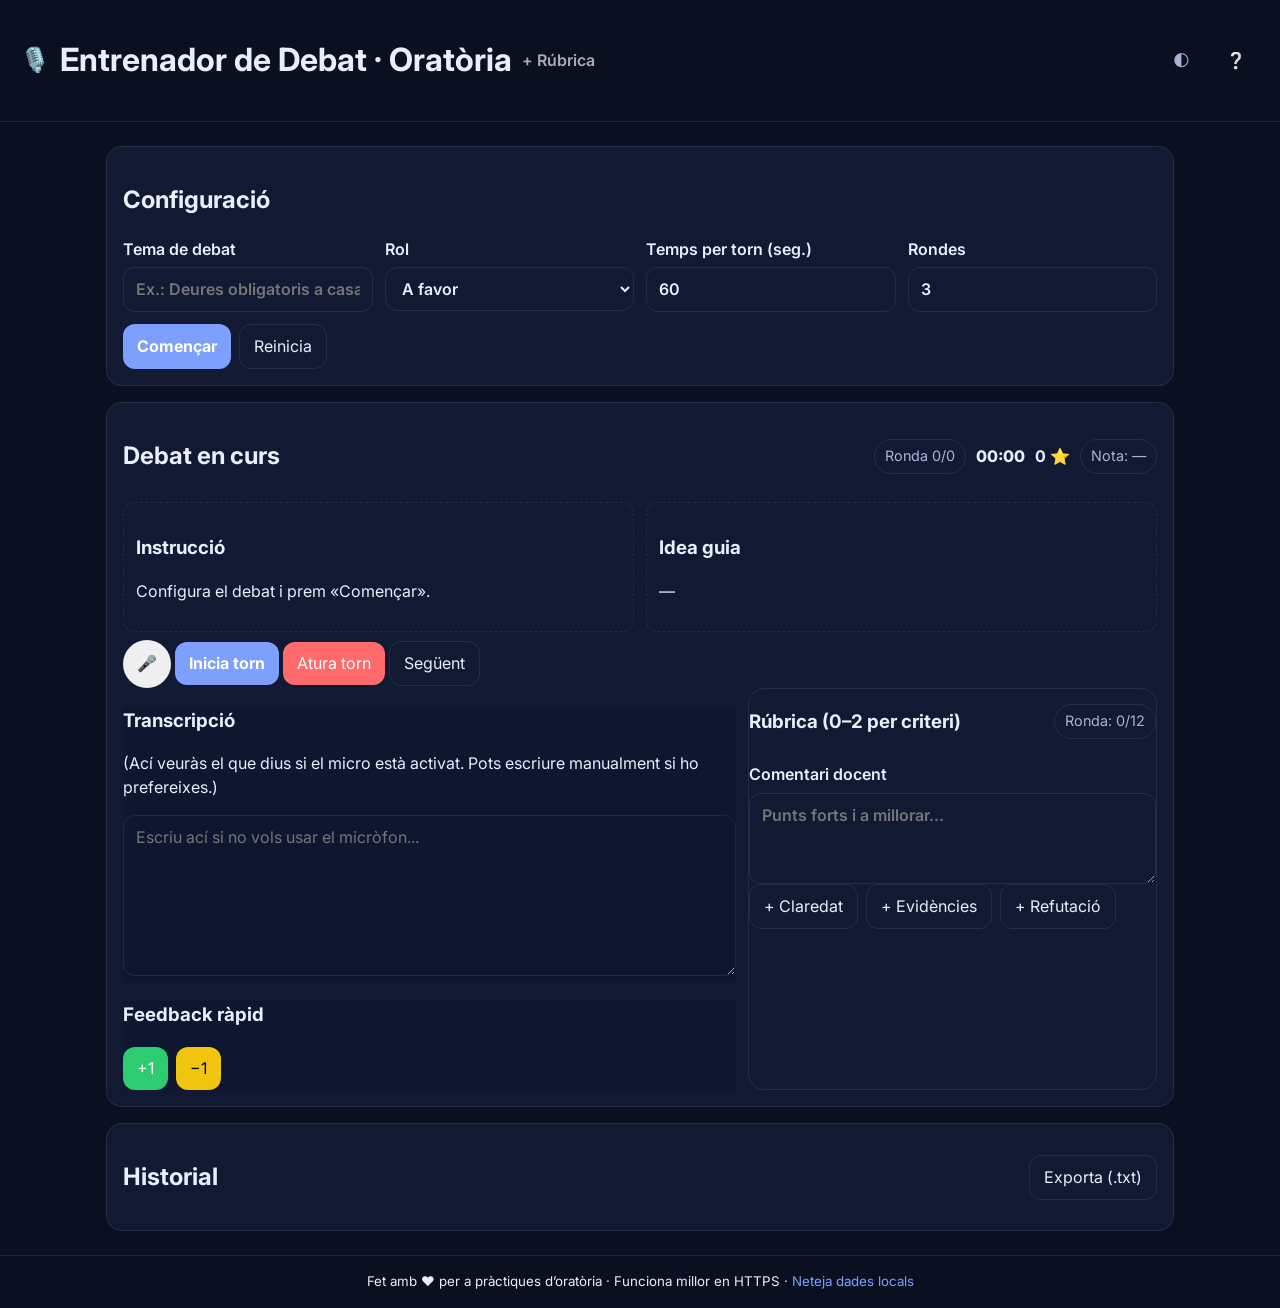
==== index.html @ 07845e42 "Update index.html" ====
<!doctype html>
<html lang="ca">
<head>
  <meta charset="utf-8" />
  <meta name="viewport" content="width=device-width, initial-scale=1" />
  <title>Entrenador de Debat · Oratòria + Rúbrica</title>
  <meta name="description" content="Pràctica d'oratòria amb temporitzador, micròfon, feedback, puntuació i rúbrica integrada." />
  <link rel="preconnect" href="https://fonts.gstatic.com" crossorigin>
  <link href="https://fonts.googleapis.com/css2?family=Inter:wght@400;600;700&display=swap" rel="stylesheet">
  <link rel="stylesheet" href="style.css" />
</head>
<body>
  <header class="app-header">
    <div class="brand">
      <span class="logo" aria-hidden="true">🎙️</span>
      <h1>Entrenador de Debat · Oratòria</h1>
      <span class="sub">+ Rúbrica</span>
    </div>
    <div class="toggles">
      <button id="themeToggle" class="ghost" aria-pressed="false" aria-label="Canvia tema (clar/fosc)">🌓</button>
      <button id="helpBtn" class="ghost" aria-haspopup="dialog" aria-controls="helpDialog">❔</button>
    </div>
  </header>

  <main class="container" id="main">
    <section class="panel card" aria-labelledby="cfgTitle">
      <h2 id="cfgTitle">Configuració</h2>
      <form id="configForm" class="grid">
        <label>
          Tema de debat
          <input id="topicInput" type="text" placeholder="Ex.: Deures obligatoris a casa?" required />
        </label>
        <label>
          Rol
          <select id="roleSelect" required>
            <option value="pro">A favor</option>
            <option value="con">En contra</option>
          </select>
        </label>
        <label>
          Temps per torn (seg.)
          <input id="timePerTurn" type="number" min="15" max="300" step="5" value="60" required />
        </label>
        <label>
          Rondes
          <input id="rounds" type="number" min="1" max="6" value="3" required />
        </label>
        <div class="row">
          <button type="submit" class="primary">Començar</button>
          <button type="button" id="resetBtn" class="secondary">Reinicia</button>
        </div>
      </form>
    </section>

    <section class="panel card" aria-labelledby="debateTitle">
      <div class="bar">
        <h2 id="debateTitle">Debat en curs</h2>
        <div class="status">
          <span id="roundBadge" class="badge" aria-live="polite">Ronda 0/0</span>
          <span id="timer" class="timer" aria-live="polite">00:00</span>
          <span id="score" class="score" aria-live="polite" title="Punts">0 ⭐</span>
          <span id="grade" class="badge" title="Nota /10">Nota: —</span>
        </div>
      </div>

      <div class="prompts">
        <div class="prompt">
          <h3>Instrucció</h3>
          <p id="instruction">Configura el debat i prem «Començar».</p>
        </div>
        <div class="prompt">
          <h3>Idea guia</h3>
          <p id="promptText">—</p>
          <div class="chips" id="criteriaChips" aria-label="Criteris de valoració"></div>
        </div>
      </div>

      <div class="controls">
        <button id="micBtn" class="circle" aria-pressed="false" aria-label="Activa/desactiva micròfon">🎤</button>
        <button id="startTurnBtn" class="primary">Inicia torn</button>
        <button id="stopTurnBtn" class="danger" disabled>Atura torn</button>
        <button id="nextBtn" class="secondary" disabled>Següent</button>
      </div>

      <div class="layout-2cols">
        <div>
          <div class="transcript card soft" aria-live="polite">
            <h3>Transcripció</h3>
            <p id="transcript">(Ací veuràs el que dius si el micro està activat. Pots escriure manualment si ho prefereixes.)</p>
            <textarea id="manualInput" rows="6" placeholder="Escriu ací si no vols usar el micròfon..."></textarea>
          </div>

          <div class="feedback card soft">
            <h3>Feedback ràpid</h3>
            <div id="feedback"></div>
            <div class="row">
              <button id="goodBtn" class="success" title="Marcar intervenció bona (sumar punts)">+1</button>
              <button id="badBtn" class="warning" title="Marcar millora (restar punts)">−1</button>
            </div>
          </div>
        </div>

        <aside class="rubric card" aria-labelledby="rubricTitle">
          <div class="bar">
            <h3 id="rubricTitle">Rúbrica (0–2 per criteri)</h3>
            <span id="rubricRoundScore" class="badge">Ronda: 0/12</span>
          </div>
          <form id="rubricForm" class="rubric-grid"></form>
          <div class="rubric-notes">
            <label>Comentari docent
              <textarea id="rubricComment" rows="3" placeholder="Punts forts i a millorar..."></textarea>
            </label>
            <div class="row">
              <button type="button" id="presetClarity" class="secondary">+ Claredat</button>
              <button type="button" id="presetEvidence" class="secondary">+ Evidències</button>
              <button type="button" id="presetRefute" class="secondary">+ Refutació</button>
            </div>
          </div>
        </aside>
      </div>
    </section>

    <section class="panel card" aria-labelledby="historyTitle">
      <div class="bar">
        <h2 id="historyTitle">Historial</h2>
        <button id="exportBtn" class="secondary">Exporta (.txt)</button>
      </div>
      <ol id="history" class="history" aria-live="polite"></ol>
    </section>
  </main>

  <dialog id="helpDialog" aria-labelledby="helpTitle">
    <h3 id="helpTitle">Com funciona?</h3>
    <ol class="help">
      <li>Posa un <strong>tema</strong>, tria <strong>rol</strong>, <strong>temps</strong> i <strong>rondes</strong>.</li>
      <li>Prem <strong>Començar</strong>. En cada ronda, parla i avalua amb la <strong>rúbrica</strong>.</li>
      <li>Usa <strong>+1</strong> i <strong>−1</strong> per a incidències ràpides i guarda l’<strong>historial</strong>.</li>
      <li>Prem <strong>Exporta</strong> per descarregar resum + rúbrica i nota final.</li>
    </ol>
    <button id="closeHelp" class="primary">Tanca</button>
  </dialog>

  <footer class="app-footer">
    <small>Fet amb ❤️ per a pràctiques d’oratòria · Funciona millor en HTTPS · <a href="#" id="clearData">Neteja dades locals</a></small>
  </footer>

  <script src="app.js" type="module"></script>
</body>
</html>
---- style.css ----
:root{ --bg:#0b1020; --card:#121a33; --soft:#0f1630; --text:#e9eefb; --muted:#aab3d4; --primary:#7da0ff; --success:#2ecc71; --warning:#f1c40f; --danger:#ff6b6b; --border:rgba(255,255,255,.08); }
:root.light{ --bg:#f5f7ff; --card:#ffffff; --soft:#f0f3ff; --text:#13213a; --muted:#50607d; --primary:#2d5bff; --success:#1e8e5a; --warning:#b88700; --danger:#c44b4b; --border:rgba(0,0,0,.08); }
*{box-sizing:border-box}
html,body{height:100%}
body{ margin:0; font-family:Inter,system-ui,Segoe UI,Roboto,Arial,sans-serif; background:var(--bg); color:var(--text); line-height:1.45; }
.app-header,.app-footer{display:flex;align-items:center;justify-content:space-between;padding:16px 20px;border-bottom:1px solid var(--border)}
.app-footer{border-top:1px solid var(--border);border-bottom:none;justify-content:center}
.brand{display:flex;gap:10px;align-items:center}
.logo{font-size:24px}
.sub{opacity:.7;font-weight:600}
.toggles{display:flex;gap:8px}
.container{max-width:1100px;margin:24px auto; padding:0 16px; display:grid; gap:16px}
.panel.card{border:1px solid var(--border); border-radius:16px; background:var(--card); padding:16px}
.card.soft{background:var(--soft)}
.bar{display:flex; align-items:center; justify-content:space-between; gap:12px}
.grid{display:grid; grid-template-columns:repeat(auto-fit,minmax(220px,1fr)); gap:12px}
label{display:flex; flex-direction:column; gap:6px; font-weight:600}
input,select,textarea,button{font:inherit}
input,select,textarea{padding:10px 12px; border:1px solid var(--border); border-radius:12px; background:transparent; color:var(--text)}
textarea{width:100%;}
.row{display:flex; gap:8px; flex-wrap:wrap}
button{border:0; padding:10px 14px; border-radius:12px; cursor:pointer}
button.primary{background:var(--primary); color:white; font-weight:700}
button.secondary{background:transparent; color:var(--text); border:1px solid var(--border)}
button.ghost{background:transparent; color:var(--muted)}
button.danger{background:var(--danger); color:white}
button.success{background:var(--success); color:white}
button.warning{background:var(--warning); color:black}
button.circle{width:48px; height:48px; border-radius:50%}
.status{display:flex; gap:10px; align-items:center}
.badge{padding:6px 10px; border-radius:999px; background:transparent; border:1px solid var(--border); color:var(--muted); font-size:.9rem}
.timer{font-weight:800}
.score{font-weight:700}
.prompts{display:grid; grid-template-columns:1fr 1fr; gap:12px; margin-block:8px}
.prompt{border:1px dashed var(--border); border-radius:12px; padding:12px}
.chips{display:flex; gap:8px; flex-wrap:wrap; margin-top:6px}
.chip{padding:6px 10px; border-radius:999px; border:1px solid var(--border); color:var(--muted); font-size:.9rem}
.history{display:grid; gap:10px; margin:0; padding-left:20px}
.app-footer a{color:var(--primary); text-decoration:none}
.layout-2cols{display:grid; grid-template-columns:1.2fr .8fr; gap:12px}
.rubric{border:1px solid var(--border); border-radius:16px}
.rubric-grid{display:grid; grid-template-columns:1fr auto; gap:10px; align-items:center}
.r-line{display:grid; grid-template-columns:1fr repeat(3,auto); gap:8px; align-items:center; padding:8px 0; border-bottom:1px dashed var(--border)}
.r-line:last-child{border-bottom:0}
.r-title{font-weight:700}
.r-desc{opacity:.85; font-size:.92rem}
.r-col{display:flex; gap:6px; align-items:center}
.rubric-notes{margin-top:10px}
@media (max-width: 980px){ .layout-2cols{grid-template-columns:1fr} }


dialog{border:1px solid var(--border); background:var(--card); color:var(--text); border-radius:16px; padding:16px; max-width:560px}
dialog::backdrop{background:rgba(0,0,0,.4)}
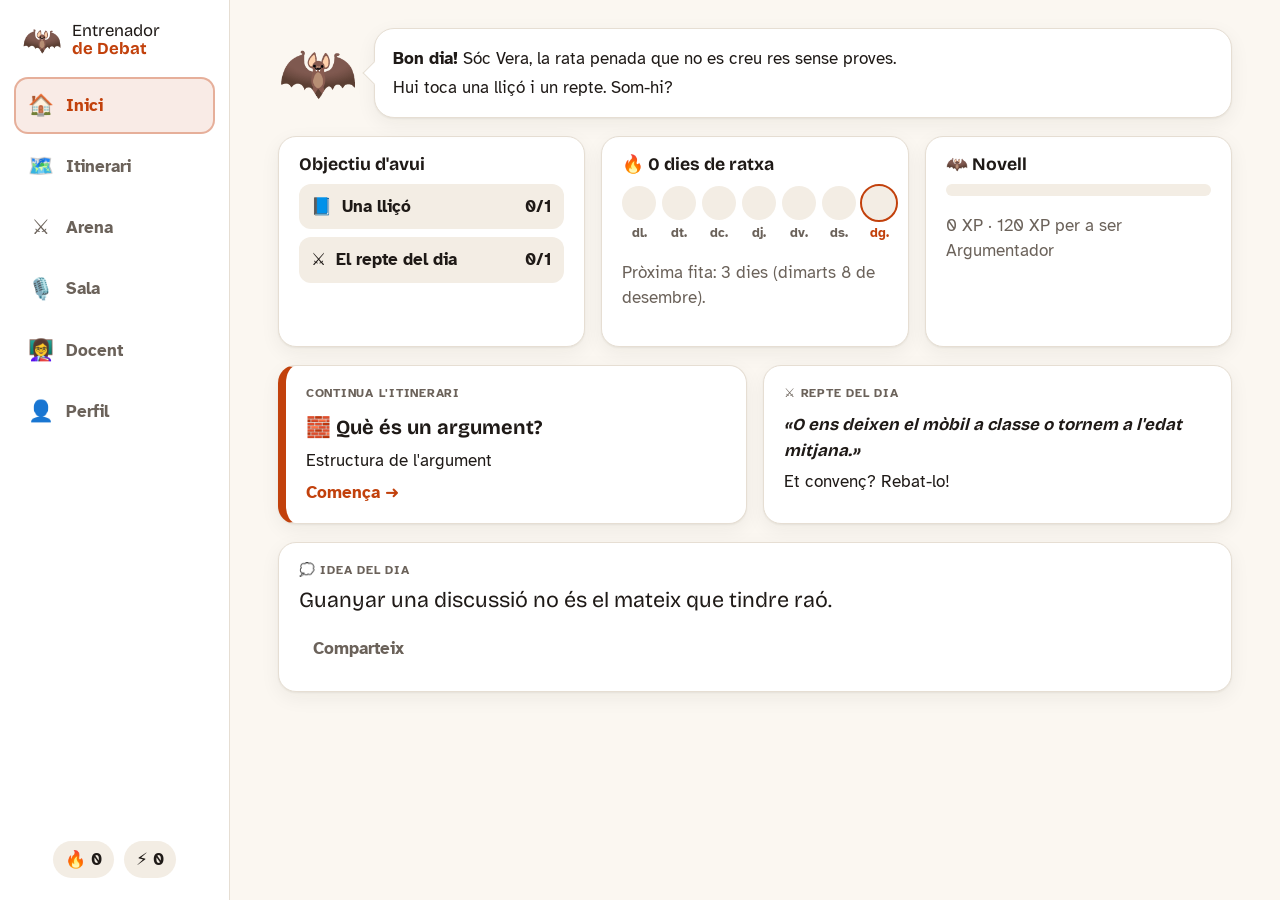
==== commit c05dfb51: "Entrenador de Debat v2: itinerari, Arena, Sala de debat i panell docent - Itinerari amb 7 unitats i " ====
--- a/index.html
+++ b/index.html
@@ -1,152 +1,50 @@
-<!doctype html>
-<html lang="ca">
-<head>
-  <meta charset="utf-8" />
-  <meta name="viewport" content="width=device-width, initial-scale=1" />
-  <title>Entrenador de Debat · Oratòria + Rúbrica</title>
-  <meta name="description" content="Pràctica d'oratòria amb temporitzador, micròfon, feedback, puntuació i rúbrica integrada." />
-  <link rel="preconnect" href="https://fonts.gstatic.com" crossorigin>
-  <link href="https://fonts.googleapis.com/css2?family=Inter:wght@400;600;700&display=swap" rel="stylesheet">
-  <link rel="stylesheet" href="style.css" />
-</head>
-<body>
-  <header class="app-header">
-    <div class="brand">
-      <span class="logo" aria-hidden="true">🎙️</span>
-      <h1>Entrenador de Debat · Oratòria</h1>
-      <span class="sub">+ Rúbrica</span>
-    </div>
-    <div class="toggles">
-      <button id="themeToggle" class="ghost" aria-pressed="false" aria-label="Canvia tema (clar/fosc)">🌓</button>
-      <button id="helpBtn" class="ghost" aria-haspopup="dialog" aria-controls="helpDialog">❔</button>
-    </div>
-  </header>
-
-  <main class="container" id="main">
-    <section class="panel card" aria-labelledby="cfgTitle">
-      <h2 id="cfgTitle">Configuració</h2>
-      <form id="configForm" class="grid">
-        <label>
-          Tema de debat
-          <input id="topicInput" type="text" placeholder="Ex.: Deures obligatoris a casa?" required />
-        </label>
-        <label>
-          Rol
-          <select id="roleSelect" required>
-            <option value="pro">A favor</option>
-            <option value="con">En contra</option>
-          </select>
-        </label>
-        <label>
-          Temps per torn (seg.)
-          <input id="timePerTurn" type="number" min="15" max="300" step="5" value="60" required />
-        </label>
-        <label>
-          Rondes
-          <input id="rounds" type="number" min="1" max="6" value="3" required />
-        </label>
-        <div class="row">
-          <button type="submit" class="primary">Començar</button>
-          <button type="button" id="resetBtn" class="secondary">Reinicia</button>
-        </div>
-      </form>
-    </section>
-
-    <section class="panel card" aria-labelledby="debateTitle">
-      <div class="bar">
-        <h2 id="debateTitle">Debat en curs</h2>
-        <div class="status">
-          <span id="roundBadge" class="badge" aria-live="polite">Ronda 0/0</span>
-          <span id="timer" class="timer" aria-live="polite">00:00</span>
-          <span id="score" class="score" aria-live="polite" title="Punts">0 ⭐</span>
-          <span id="grade" class="badge" title="Nota /10">Nota: —</span>
-        </div>
-      </div>
-
-      <div class="prompts">
-        <div class="prompt">
-          <h3>Instrucció</h3>
-          <p id="instruction">Configura el debat i prem «Començar».</p>
-        </div>
-        <div class="prompt">
-          <h3>Idea guia</h3>
-          <p id="promptText">—</p>
-          <div class="chips" id="criteriaChips" aria-label="Criteris de valoració"></div>
-        </div>
-      </div>
-
-      <div class="controls">
-        <button id="micBtn" class="circle" aria-pressed="false" aria-label="Activa/desactiva micròfon">🎤</button>
-        <button id="startTurnBtn" class="primary">Inicia torn</button>
-        <button id="stopTurnBtn" class="danger" disabled>Atura torn</button>
-        <button id="nextBtn" class="secondary" disabled>Següent</button>
-      </div>
-
-      <div class="layout-2cols">
-        <div>
-          <div class="transcript card soft" aria-live="polite">
-            <h3>Transcripció</h3>
-            <p id="transcript">(Ací veuràs el que dius si el micro està activat. Pots escriure manualment si ho prefereixes.)</p>
-            <textarea id="manualInput" rows="6" placeholder="Escriu ací si no vols usar el micròfon..."></textarea>
-          </div>
-
-          <div class="feedback card soft">
-            <h3>Feedback ràpid</h3>
-            <div id="feedback"></div>
-            <div class="row">
-              <button id="goodBtn" class="success" title="Marcar intervenció bona (sumar punts)">+1</button>
-              <button id="badBtn" class="warning" title="Marcar millora (restar punts)">−1</button>
-            </div>
-          </div>
-        </div>
-
-        <aside class="rubric card" aria-labelledby="rubricTitle">
-          <div class="bar">
-            <h3 id="rubricTitle">Rúbrica (0–2 per criteri)</h3>
-            <span id="rubricRoundScore" class="badge">Ronda: 0/12</span>
-          </div>
-          <form id="rubricForm" class="rubric-grid"></form>
-          <div class="rubric-notes">
-            <label>Comentari docent
-              <textarea id="rubricComment" rows="3" placeholder="Punts forts i a millorar..."></textarea>
-            </label>
-            <div class="row">
-              <button type="button" id="presetClarity" class="secondary">+ Claredat</button>
-              <button type="button" id="presetEvidence" class="secondary">+ Evidències</button>
-              <button type="button" id="presetRefute" class="secondary">+ Refutació</button>
-            </div>
-          </div>
-        </aside>
-      </div>
-    </section>
-
-    <section class="panel card" aria-labelledby="historyTitle">
-      <div class="bar">
-        <h2 id="historyTitle">Historial</h2>
-        <button id="exportBtn" class="secondary">Exporta (.txt)</button>
-      </div>
-      <ol id="history" class="history" aria-live="polite"></ol>
-    </section>
-  </main>
-
-  <dialog id="helpDialog" aria-labelledby="helpTitle">
-    <h3 id="helpTitle">Com funciona?</h3>
-    <ol class="help">
-      <li>Posa un <strong>tema</strong>, tria <strong>rol</strong>, <strong>temps</strong> i <strong>rondes</strong>.</li>
-      <li>Prem <strong>Començar</strong>. En cada ronda, parla i avalua amb la <strong>rúbrica</strong>.</li>
-      <li>Usa <strong>+1</strong> i <strong>−1</strong> per a incidències ràpides i guarda l’<strong>historial</strong>.</li>
-      <li>Prem <strong>Exporta</strong> per descarregar resum + rúbrica i nota final.</li>
-    </ol>
-    <button id="closeHelp" class="primary">Tanca</button>
-  </dialog>
-
-  <footer class="app-footer">
-    <small>Fet amb ❤️ per a pràctiques d’oratòria · Funciona millor en HTTPS · <a href="#" id="clearData">Neteja dades locals</a></small>
-  </footer>
-
-  <script src="app.js" type="module"></script>
-</body>
-</html>
-
-
-
+<!doctype html>
+<html lang="ca">
+<head>
+  <meta charset="utf-8">
+  <meta name="viewport" content="width=device-width, initial-scale=1">
+  <title>Entrenador de Debat</title>
+  <meta name="description" content="Aprén a argumentar, refutar i parlar en públic: lliçons gamificades, repte diari amb rúbrica, sala de debat amb cronòmetre i panell docent.">
+  <meta name="theme-color" content="#C2410C">
+  <link rel="icon" href="data:image/svg+xml,<svg xmlns='http://www.w3.org/2000/svg' viewBox='0 0 100 100'><text y='.9em' font-size='90'>🦇</text></svg>">
+  <link rel="preconnect" href="https://fonts.googleapis.com">
+  <link rel="preconnect" href="https://fonts.gstatic.com" crossorigin>
+  <link href="https://fonts.googleapis.com/css2?family=Atkinson+Hyperlegible:wght@400;700&family=Bricolage+Grotesque:wght@600;800&display=swap" rel="stylesheet">
+  <link rel="stylesheet" href="style.css">
+</head>
+<body>
+  <a class="skip" href="#view">Salta al contingut</a>
+  <aside class="sidebar">
+    <a class="brand" href="#inici"><span aria-hidden="true">🦇</span><span>Entrenador<br><b>de Debat</b></span></a>
+    <nav class="nav" aria-label="Navegació principal">
+      <a href="#inici"><span aria-hidden="true">🏠</span><em>Inici</em></a>
+      <a href="#itinerari"><span aria-hidden="true">🗺️</span><em>Itinerari</em></a>
+      <a href="#arena"><span aria-hidden="true">⚔️</span><em>Arena</em></a>
+      <a href="#sala"><span aria-hidden="true">🎙️</span><em>Sala</em></a>
+      <a href="#docent"><span aria-hidden="true">👩‍🏫</span><em>Docent</em></a>
+      <a href="#perfil"><span aria-hidden="true">👤</span><em>Perfil</em></a>
+    </nav>
+    <div class="side-stats" aria-label="Ratxa i experiència">
+      <span id="sideStreak" title="Dies de ratxa">🔥 0</span>
+      <span id="sideXP" title="Experiència">⚡ 0</span>
+    </div>
+  </aside>
+
+  <main id="view" tabindex="-1"></main>
+
+  <dialog id="howDialog" aria-labelledby="howTitle">
+    <h2 id="howTitle">Com t'avalue?</h2>
+    <div id="howBody"></div>
+    <div class="row"><button class="primary" id="howClose">Entesos</button></div>
+  </dialog>
+
+  <noscript><p style="padding:2rem">Esta aplicació necessita JavaScript.</p></noscript>
+
+  <script src="js/content.js"></script>
+  <script src="js/store.js"></script>
+  <script src="js/lesson.js"></script>
+  <script src="js/arena.js"></script>
+  <script src="js/sala.js"></script>
+  <script src="js/app.js"></script>
+</body>
+</html>
--- a/style.css
+++ b/style.css
@@ -1,53 +1,406 @@
-:root{ --bg:#0b1020; --card:#121a33; --soft:#0f1630; --text:#e9eefb; --muted:#aab3d4; --primary:#7da0ff; --success:#2ecc71; --warning:#f1c40f; --danger:#ff6b6b; --border:rgba(255,255,255,.08); }
-:root.light{ --bg:#f5f7ff; --card:#ffffff; --soft:#f0f3ff; --text:#13213a; --muted:#50607d; --primary:#2d5bff; --success:#1e8e5a; --warning:#b88700; --danger:#c44b4b; --border:rgba(0,0,0,.08); }
-*{box-sizing:border-box}
-html,body{height:100%}
-body{ margin:0; font-family:Inter,system-ui,Segoe UI,Roboto,Arial,sans-serif; background:var(--bg); color:var(--text); line-height:1.45; }
-.app-header,.app-footer{display:flex;align-items:center;justify-content:space-between;padding:16px 20px;border-bottom:1px solid var(--border)}
-.app-footer{border-top:1px solid var(--border);border-bottom:none;justify-content:center}
-.brand{display:flex;gap:10px;align-items:center}
-.logo{font-size:24px}
-.sub{opacity:.7;font-weight:600}
-.toggles{display:flex;gap:8px}
-.container{max-width:1100px;margin:24px auto; padding:0 16px; display:grid; gap:16px}
-.panel.card{border:1px solid var(--border); border-radius:16px; background:var(--card); padding:16px}
-.card.soft{background:var(--soft)}
-.bar{display:flex; align-items:center; justify-content:space-between; gap:12px}
-.grid{display:grid; grid-template-columns:repeat(auto-fit,minmax(220px,1fr)); gap:12px}
-label{display:flex; flex-direction:column; gap:6px; font-weight:600}
-input,select,textarea,button{font:inherit}
-input,select,textarea{padding:10px 12px; border:1px solid var(--border); border-radius:12px; background:transparent; color:var(--text)}
-textarea{width:100%;}
-.row{display:flex; gap:8px; flex-wrap:wrap}
-button{border:0; padding:10px 14px; border-radius:12px; cursor:pointer}
-button.primary{background:var(--primary); color:white; font-weight:700}
-button.secondary{background:transparent; color:var(--text); border:1px solid var(--border)}
-button.ghost{background:transparent; color:var(--muted)}
-button.danger{background:var(--danger); color:white}
-button.success{background:var(--success); color:white}
-button.warning{background:var(--warning); color:black}
-button.circle{width:48px; height:48px; border-radius:50%}
-.status{display:flex; gap:10px; align-items:center}
-.badge{padding:6px 10px; border-radius:999px; background:transparent; border:1px solid var(--border); color:var(--muted); font-size:.9rem}
-.timer{font-weight:800}
-.score{font-weight:700}
-.prompts{display:grid; grid-template-columns:1fr 1fr; gap:12px; margin-block:8px}
-.prompt{border:1px dashed var(--border); border-radius:12px; padding:12px}
-.chips{display:flex; gap:8px; flex-wrap:wrap; margin-top:6px}
-.chip{padding:6px 10px; border-radius:999px; border:1px solid var(--border); color:var(--muted); font-size:.9rem}
-.history{display:grid; gap:10px; margin:0; padding-left:20px}
-.app-footer a{color:var(--primary); text-decoration:none}
-.layout-2cols{display:grid; grid-template-columns:1.2fr .8fr; gap:12px}
-.rubric{border:1px solid var(--border); border-radius:16px}
-.rubric-grid{display:grid; grid-template-columns:1fr auto; gap:10px; align-items:center}
-.r-line{display:grid; grid-template-columns:1fr repeat(3,auto); gap:8px; align-items:center; padding:8px 0; border-bottom:1px dashed var(--border)}
-.r-line:last-child{border-bottom:0}
-.r-title{font-weight:700}
-.r-desc{opacity:.85; font-size:.92rem}
-.r-col{display:flex; gap:6px; align-items:center}
-.rubric-notes{margin-top:10px}
-@media (max-width: 980px){ .layout-2cols{grid-template-columns:1fr} }
-
-
-dialog{border:1px solid var(--border); background:var(--card); color:var(--text); border-radius:16px; padding:16px; max-width:560px}
-dialog::backdrop{background:rgba(0,0,0,.4)}
+/* Entrenador de Debat · identitat visual pròpia */
+:root {
+  --bg: #FBF7F1;
+  --surface: #FFFFFF;
+  --surface-2: #F3EDE4;
+  --text: #1F1A17;
+  --muted: #6B625A;
+  --border: #E6DED3;
+  --brand: #C2410C;
+  --brand-ink: #FFFFFF;
+  --ok: #15803D;
+  --ok-bg: #DCFCE7;
+  --ko: #BE123C;
+  --ko-bg: #FFE4E6;
+  --warn: #B45309;
+  --warn-bg: #FEF3C7;
+  --neutral-bg: #E0E7FF;
+  --shadow: 0 1px 2px rgba(31,26,23,.06), 0 6px 20px rgba(31,26,23,.06);
+  --radius: 18px;
+  --font: "Atkinson Hyperlegible", system-ui, -apple-system, "Segoe UI", Roboto, sans-serif;
+  --display: "Bricolage Grotesque", var(--font);
+  color-scheme: light;
+}
+@media (prefers-color-scheme: dark) {
+  :root:not([data-theme="light"]) {
+    --bg: #15120F; --surface: #1F1B17; --surface-2: #2A2520; --text: #F5EFE8; --muted: #B3A89C; --border: #3A332C;
+    --brand: #F97316; --brand-ink: #1F1A17;
+    --ok: #4ADE80; --ok-bg: #14341F; --ko: #FB7185; --ko-bg: #3B1520; --warn: #FBBF24; --warn-bg: #3A2A0A; --neutral-bg: #1E2547;
+    --shadow: 0 1px 2px rgba(0,0,0,.4), 0 6px 20px rgba(0,0,0,.3);
+    color-scheme: dark;
+  }
+}
+:root[data-theme="dark"] {
+  --bg: #15120F; --surface: #1F1B17; --surface-2: #2A2520; --text: #F5EFE8; --muted: #B3A89C; --border: #3A332C;
+  --brand: #F97316; --brand-ink: #1F1A17;
+  --ok: #4ADE80; --ok-bg: #14341F; --ko: #FB7185; --ko-bg: #3B1520; --warn: #FBBF24; --warn-bg: #3A2A0A; --neutral-bg: #1E2547;
+  --shadow: 0 1px 2px rgba(0,0,0,.4), 0 6px 20px rgba(0,0,0,.3);
+  color-scheme: dark;
+}
+
+* { box-sizing: border-box; }
+html { -webkit-text-size-adjust: 100%; }
+body { margin: 0; font-family: var(--font); background: var(--bg); color: var(--text); line-height: 1.5; font-size: 17px; display: grid; grid-template-columns: 230px 1fr; min-height: 100vh; }
+h1, h2, h3 { font-family: var(--display); line-height: 1.15; margin: 0 0 .4em; }
+h1 { font-size: clamp(1.6rem, 3vw, 2.1rem); }
+a { color: inherit; }
+button, input, select, textarea { font: inherit; color: inherit; }
+button { cursor: pointer; }
+button:disabled { cursor: not-allowed; opacity: .55; }
+:focus-visible { outline: 3px solid var(--brand); outline-offset: 2px; }
+code { background: var(--surface-2); padding: .1em .35em; border-radius: 6px; }
+.skip { position: absolute; left: -999px; top: 8px; background: var(--surface); padding: 8px 12px; border-radius: 10px; z-index: 50; }
+.skip:focus { left: 8px; }
+.muted { color: var(--muted); }
+.center { text-align: center; justify-content: center; }
+.kicker { text-transform: uppercase; letter-spacing: .06em; font-size: .78rem; font-weight: 700; color: var(--muted); margin: 0 0 .3em; display: block; }
+.tip { color: var(--muted); font-size: .92rem; margin: .2em 0 .8em; }
+
+/* ---------- Barra lateral ---------- */
+.sidebar { position: sticky; top: 0; height: 100vh; display: flex; flex-direction: column; gap: 18px; padding: 22px 14px; border-right: 1px solid var(--border); background: var(--surface); }
+.brand { display: flex; gap: 10px; align-items: center; text-decoration: none; font-family: var(--display); font-size: 1.05rem; line-height: 1.1; padding: 0 8px; }
+.brand > span:first-child { font-size: 2rem; }
+.brand b { color: var(--brand); }
+.nav { display: flex; flex-direction: column; gap: 4px; }
+.nav a { display: flex; align-items: center; gap: 12px; padding: 11px 12px; border-radius: 14px; text-decoration: none; font-weight: 700; color: var(--muted); border: 2px solid transparent; }
+.nav a span { font-size: 1.3rem; width: 1.6rem; text-align: center; }
+.nav a em { font-style: normal; }
+.nav a:hover { background: var(--surface-2); color: var(--text); }
+.nav a.on { color: var(--brand); background: color-mix(in srgb, var(--brand) 10%, transparent); border-color: color-mix(in srgb, var(--brand) 35%, transparent); }
+.side-stats { margin-top: auto; display: flex; gap: 10px; justify-content: center; font-weight: 700; }
+.side-stats span { background: var(--surface-2); padding: 6px 12px; border-radius: 999px; }
+
+main { padding: 28px clamp(16px, 4vw, 48px) 60px; min-width: 0; outline: none; }
+.page { max-width: 980px; margin: 0 auto; display: grid; gap: 18px; }
+.page-head p { margin: 0; color: var(--muted); }
+
+/* ---------- Components bàsics ---------- */
+.card { background: var(--surface); border: 1px solid var(--border); border-radius: var(--radius); padding: 18px 20px; box-shadow: var(--shadow); text-decoration: none; display: block; min-width: 0; }
+.card h3 { font-size: 1.1rem; }
+.row { display: flex; gap: 10px; align-items: center; margin-top: 12px; }
+.row.wrap { flex-wrap: wrap; }
+.bar { display: flex; justify-content: space-between; align-items: center; gap: 10px; }
+.grid2 { display: grid; grid-template-columns: repeat(auto-fit, minmax(220px, 1fr)); gap: 12px; margin-bottom: 12px; }
+label { display: flex; flex-direction: column; gap: 6px; font-weight: 700; font-size: .95rem; }
+label.check { flex-direction: row; align-items: flex-start; gap: 10px; font-weight: 400; margin: 10px 0; }
+label.check input { margin-top: .3em; width: 18px; height: 18px; accent-color: var(--brand); }
+input[type=text], input:not([type]), input[type=number], select, textarea { width: 100%; padding: 11px 13px; border-radius: 12px; border: 1.5px solid var(--border); background: var(--surface); }
+textarea { resize: vertical; line-height: 1.5; }
+input:focus, select:focus, textarea:focus { border-color: var(--brand); outline: none; box-shadow: 0 0 0 3px color-mix(in srgb, var(--brand) 25%, transparent); }
+
+.primary, .secondary, .ghost-btn, .danger-btn, .file-btn { border-radius: 14px; padding: 11px 18px; font-weight: 700; border: 2px solid transparent; transition: transform .08s ease, filter .15s; }
+.primary { background: var(--brand); color: var(--brand-ink); border-bottom: 4px solid color-mix(in srgb, var(--brand) 70%, black); }
+.primary:active:not(:disabled) { transform: translateY(2px); border-bottom-width: 2px; }
+.primary:hover:not(:disabled) { filter: brightness(1.06); }
+.secondary, .file-btn { background: var(--surface); border-color: var(--border); }
+.secondary:hover { background: var(--surface-2); }
+.file-btn { display: inline-flex; width: fit-content; cursor: pointer; }
+.ghost-btn { background: transparent; color: var(--muted); padding: 9px 12px; }
+.ghost-btn:hover { color: var(--text); background: var(--surface-2); }
+.danger-btn { background: transparent; color: var(--ko); border-color: var(--ko); }
+.big { padding: 14px 24px; font-size: 1.05rem; min-width: 180px; }
+.icon-btn { background: transparent; border: 0; font-size: 1.2rem; padding: 8px; border-radius: 10px; color: var(--muted); }
+.icon-btn:hover { background: var(--surface-2); }
+.badge { border: 1px solid var(--border); border-radius: 999px; padding: 3px 10px; font-size: .88rem; color: var(--muted); }
+.tag { font-size: .7rem; font-weight: 700; letter-spacing: .05em; border-radius: 999px; padding: 2px 8px; }
+.tag.good { background: var(--ok-bg); color: var(--ok); }
+.tag.lever { background: var(--warn-bg); color: var(--warn); }
+
+.xpbar, .bar-track { height: 12px; background: var(--surface-2); border-radius: 999px; overflow: hidden; margin: 8px 0; }
+.xpbar span, .bar-track span { display: block; height: 100%; background: linear-gradient(90deg, #F59E0B, var(--brand)); border-radius: inherit; transition: width .5s ease; }
+
+.mascot-big { font-size: 4rem; line-height: 1; display: inline-block; }
+.mascot-talk { display: flex; gap: 16px; align-items: center; }
+.bubble.big { background: var(--surface); border: 1px solid var(--border); border-radius: 20px; padding: 14px 18px; position: relative; box-shadow: var(--shadow); flex: 1; }
+.bubble.big p { margin: .2em 0; }
+.bubble.big::before { content: ""; position: absolute; left: -9px; top: 50%; width: 16px; height: 16px; background: inherit; border-left: 1px solid var(--border); border-bottom: 1px solid var(--border); transform: translateY(-50%) rotate(45deg); }
+
+.toast { position: fixed; left: 50%; bottom: 24px; transform: translate(-50%, 30px); opacity: 0; background: var(--text); color: var(--bg); padding: 12px 18px; border-radius: 14px; font-weight: 700; z-index: 100; transition: .25s; max-width: calc(100vw - 32px); text-align: center; }
+.toast.show { opacity: 1; transform: translate(-50%, 0); }
+
+dialog { border: 1px solid var(--border); border-radius: var(--radius); background: var(--surface); color: var(--text); max-width: 600px; width: calc(100vw - 32px); padding: 22px; }
+dialog::backdrop { background: rgba(0,0,0,.45); }
+
+.table-wrap { overflow-x: auto; }
+.table { width: 100%; border-collapse: collapse; font-size: .93rem; }
+.table th, .table td { text-align: left; padding: 8px 10px; border-bottom: 1px solid var(--border); }
+.table th { color: var(--muted); font-size: .8rem; text-transform: uppercase; letter-spacing: .04em; }
+
+/* ---------- Inici ---------- */
+.home-grid { display: grid; grid-template-columns: repeat(3, 1fr); gap: 16px; }
+.home-grid.two { grid-template-columns: 1fr 1fr; }
+.goal { display: flex; align-items: center; gap: 10px; padding: 10px 12px; border-radius: 12px; background: var(--surface-2); margin-top: 8px; text-decoration: none; font-weight: 700; }
+.goal b { margin-left: auto; }
+.goal.done { background: var(--ok-bg); color: var(--ok); }
+.week { display: flex; gap: 6px; justify-content: space-between; margin: 10px 0; }
+.wd { display: flex; flex-direction: column; align-items: center; gap: 4px; font-size: .8rem; color: var(--muted); font-weight: 700; flex: 1; }
+.wd i { width: 34px; height: 34px; border-radius: 50%; background: var(--surface-2); display: grid; place-items: center; font-style: normal; }
+.wd.on i { background: color-mix(in srgb, #F59E0B 30%, var(--surface)); }
+.wd.today { color: var(--brand); }
+.wd.today i { outline: 2px solid var(--brand); }
+.next-card, .task-card, .arena-card, .review-card { display: flex; flex-direction: column; gap: 6px; transition: transform .12s; }
+.next-card:hover, .task-card:hover, .arena-card:hover, .review-card:hover { transform: translateY(-2px); }
+.next-card { border-left: 8px solid var(--unit, var(--brand)); }
+.next-card b, .task-card b, .arena-card b { font-family: var(--display); font-size: 1.25rem; }
+.next-card .go { margin-top: auto; color: var(--unit, var(--brand)); font-weight: 700; }
+.task-card { border: 2px dashed var(--unit); }
+.task-card.today { background: color-mix(in srgb, var(--unit) 10%, var(--surface)); }
+.arena-card b { font-size: 1.05rem; font-style: italic; }
+.review-card { background: var(--neutral-bg); }
+.idea p { font-family: var(--display); font-size: 1.35rem; margin: .2em 0 .4em; }
+
+/* ---------- Itinerari ---------- */
+.unit-index { display: flex; flex-wrap: wrap; gap: 8px; }
+.unit-index a { display: inline-flex; gap: 8px; align-items: center; padding: 8px 12px; border-radius: 999px; background: var(--surface); border: 2px solid color-mix(in srgb, var(--unit) 45%, transparent); text-decoration: none; font-weight: 700; font-size: .92rem; }
+.unit-index b { color: var(--unit); }
+.unit { margin-top: 10px; scroll-margin-top: 20px; }
+.unit-head { display: flex; gap: 14px; align-items: center; background: var(--unit); color: #fff; border-radius: var(--radius); padding: 16px 20px; box-shadow: var(--shadow); }
+.unit-head h2 { margin: 0; font-size: 1.4rem; }
+.unit-head p { margin: 0; opacity: .9; }
+.unit-icon { font-size: 2.2rem; }
+.nodes { display: flex; flex-direction: column; align-items: center; gap: 22px; padding: 26px 0 10px; }
+.node-wrap { display: flex; flex-direction: column; align-items: center; gap: 6px; transform: translateX(var(--x)); }
+.node { width: 74px; height: 74px; border-radius: 50%; display: grid; place-items: center; font-size: 1.9rem; text-decoration: none; background: var(--unit); color: #fff; box-shadow: 0 6px 0 color-mix(in srgb, var(--unit) 65%, black); transition: transform .1s; }
+.node:hover { transform: translateY(-2px); }
+.node.done { background: color-mix(in srgb, var(--unit) 70%, #F59E0B); font-size: 1.6rem; }
+.node.current { width: 92px; height: 92px; font-size: 2.3rem; animation: pulse 1.8s infinite; }
+.node.locked { background: var(--surface-2); color: var(--muted); box-shadow: 0 6px 0 var(--border); font-size: 1.4rem; }
+.node-label { font-weight: 700; text-align: center; max-width: 220px; font-size: .95rem; }
+.node-label small { display: block; color: var(--muted); font-weight: 400; }
+@keyframes pulse { 0%, 100% { box-shadow: 0 6px 0 color-mix(in srgb, var(--unit) 65%, black), 0 0 0 0 color-mix(in srgb, var(--unit) 45%, transparent); } 50% { box-shadow: 0 6px 0 color-mix(in srgb, var(--unit) 65%, black), 0 0 0 14px transparent; } }
+
+/* ---------- Lliçó ---------- */
+body.in-lesson { grid-template-columns: 1fr; }
+body.in-lesson .sidebar { display: none; }
+body.in-lesson main { padding: 0; }
+.lesson { min-height: 100vh; display: flex; flex-direction: column; max-width: 760px; margin: 0 auto; }
+.lesson-top { display: flex; align-items: center; gap: 10px; padding: 16px; position: sticky; top: 0; background: var(--bg); z-index: 5; }
+.progress { flex: 1; height: 16px; background: var(--surface-2); border-radius: 999px; overflow: hidden; }
+.progress span { display: block; height: 100%; width: 0; background: var(--unit); border-radius: inherit; transition: width .4s ease; }
+.xp-pill { font-weight: 700; background: var(--surface-2); padding: 5px 12px; border-radius: 999px; white-space: nowrap; }
+.lesson-body { flex: 1; padding: 10px 20px 30px; }
+.lesson-foot { position: sticky; bottom: 0; padding: 14px 20px 20px; background: var(--bg); border-top: 1px solid var(--border); display: flex; justify-content: flex-end; gap: 10px; flex-wrap: wrap; }
+.step-prompt { font-size: clamp(1.25rem, 2.6vw, 1.55rem); margin: 10px 0 18px; }
+.level-tag { display: inline-block; background: var(--warn-bg); color: var(--warn); font-weight: 700; border-radius: 999px; padding: 3px 12px; font-size: .85rem; margin-right: 6px; }
+.level-tag.review { background: var(--neutral-bg); color: inherit; }
+
+.intro, .end-screen { text-align: center; padding: 30px 0; display: flex; flex-direction: column; align-items: center; gap: 8px; }
+.end-screen.left { text-align: left; align-items: stretch; }
+.intro-title { font-size: clamp(1.8rem, 4vw, 2.5rem); }
+.hook { font-size: 1.2rem; max-width: 520px; }
+.cast { display: flex; flex-wrap: wrap; gap: 8px; justify-content: center; margin-top: 10px; }
+.cast-chip { display: inline-flex; gap: 6px; align-items: center; border: 2px solid var(--c); border-radius: 999px; padding: 4px 12px 4px 6px; font-weight: 700; }
+.cast-chip span { font-size: 1.3rem; }
+.concept { background: var(--surface); border: 1px solid var(--border); border-left: 8px solid var(--unit); border-radius: var(--radius); padding: 22px; margin-top: 10px; box-shadow: var(--shadow); }
+.concept ol { padding-left: 1.3em; margin: 0; display: grid; gap: 12px; font-size: 1.08rem; }
+
+.chat { background: var(--surface-2); border-radius: var(--radius); padding: 12px 14px 16px; display: grid; gap: 10px; }
+.chat-head { font-weight: 700; color: var(--muted); font-size: .9rem; border-bottom: 1px solid var(--border); padding-bottom: 8px; }
+.msg { display: flex; gap: 8px; align-items: flex-end; max-width: 88%; opacity: 0; animation: msgIn .35s ease forwards; }
+.msg.right { margin-left: auto; flex-direction: row-reverse; }
+.msg .avatar { font-size: 1.6rem; }
+.msg .bubble { background: var(--surface); border-radius: 16px 16px 16px 4px; padding: 8px 12px; box-shadow: var(--shadow); }
+.msg.right .bubble { border-radius: 16px 16px 4px 16px; background: color-mix(in srgb, var(--c) 12%, var(--surface)); }
+.msg .bubble b { display: block; color: var(--c); font-size: .85rem; }
+@keyframes msgIn { from { opacity: 0; transform: translateY(8px); } to { opacity: 1; transform: none; } }
+
+.options { display: grid; gap: 10px; }
+.opt { text-align: left; background: var(--surface); border: 2px solid var(--border); border-bottom-width: 4px; border-radius: 14px; padding: 13px 14px; display: flex; gap: 12px; align-items: center; }
+.opt:hover:not(:disabled) { background: var(--surface-2); }
+.opt .letter { flex: none; width: 30px; height: 30px; border-radius: 9px; border: 2px solid var(--border); display: grid; place-items: center; font-weight: 700; font-size: .85rem; color: var(--muted); }
+.opt .box { flex: none; width: 24px; height: 24px; border-radius: 7px; border: 2px solid var(--border); }
+.opt.sel, .vs-card.sel, .frag.sel { border-color: #3B82F6; background: color-mix(in srgb, #3B82F6 10%, var(--surface)); }
+.opt.sel .box { background: #3B82F6; border-color: #3B82F6; }
+.opt.right, .vs-card.right, .frag.right, .slot.right { border-color: var(--ok) !important; background: var(--ok-bg) !important; }
+.opt.wrong, .vs-card.wrong, .frag.wrong, .slot.wrong { border-color: var(--ko) !important; background: var(--ko-bg) !important; animation: shake .35s; }
+@keyframes shake { 25% { transform: translateX(-5px); } 75% { transform: translateX(5px); } }
+
+.vs { display: grid; grid-template-columns: 1fr auto 1fr; gap: 12px; align-items: stretch; }
+.vs-card { background: var(--surface); border: 2px solid var(--border); border-bottom-width: 5px; border-radius: 18px; padding: 18px; text-align: left; font-size: 1.05rem; position: relative; padding-top: 36px; }
+.vs-tag { position: absolute; top: 10px; left: 14px; font-weight: 800; color: var(--muted); font-family: var(--display); }
+.vs-mid { align-self: center; font-family: var(--display); font-weight: 800; font-size: 1.4rem; color: var(--unit); }
+
+.tap-text { font-size: 1.2rem; line-height: 2.2; background: var(--surface); border: 1px solid var(--border); border-radius: var(--radius); padding: 18px 20px; }
+.frag { background: transparent; border: 2px solid transparent; border-bottom: 3px dotted var(--unit); padding: 0 4px; border-radius: 8px; font-size: inherit; line-height: 1.6; }
+.frag:hover:not(:disabled) { background: color-mix(in srgb, var(--unit) 10%, transparent); }
+
+.build { display: grid; gap: 18px; }
+.slots { display: grid; gap: 10px; }
+.slot-row { display: grid; grid-template-columns: 140px 1fr; gap: 10px; align-items: center; }
+.slot-label { font-weight: 800; font-size: .8rem; text-transform: uppercase; letter-spacing: .05em; color: var(--unit); }
+.slot { min-height: 52px; border-radius: 14px; border: 2px solid var(--border); background: var(--surface); text-align: left; padding: 10px 14px; }
+.slot.empty { border-style: dashed; color: var(--muted); }
+.chips-pool { display: flex; flex-wrap: wrap; gap: 8px; }
+.chip-btn { background: var(--surface); border: 2px solid var(--border); border-bottom-width: 4px; border-radius: 12px; padding: 9px 12px; text-align: left; }
+.chip-btn.used { display: none; }
+.lesson button.opt:disabled, .lesson .vs-card:disabled, .lesson .frag:disabled, .lesson .slot:disabled, .lesson .chip-btn:disabled { opacity: 1; cursor: default; }
+.chip-btn.small { padding: 5px 10px; font-size: .85rem; border-bottom-width: 2px; }
+
+.cards-stage { display: grid; gap: 14px; justify-items: center; }
+.cards-meta { display: flex; justify-content: space-between; width: 100%; max-width: 460px; font-weight: 700; color: var(--muted); }
+.combo { color: var(--warn); font-size: 1.1rem; }
+.swipe-card { width: 100%; max-width: 460px; min-height: 180px; background: var(--surface); border: 2px solid var(--border); border-radius: 22px; box-shadow: var(--shadow); display: grid; place-items: center; padding: 24px; text-align: center; font-size: 1.25rem; font-weight: 700; transition: transform .35s ease, opacity .35s ease, background .2s; }
+.swipe-card.in { animation: cardIn .25s ease; }
+.swipe-card.good { background: var(--ok-bg); border-color: var(--ok); }
+.swipe-card.bad { background: var(--ko-bg); border-color: var(--ko); animation: shake .35s; }
+.swipe-card.out-left { transform: translateX(-60px) rotate(-8deg); opacity: 0; }
+.swipe-card.out-right { transform: translateX(60px) rotate(8deg); opacity: 0; }
+@keyframes cardIn { from { transform: scale(.94); opacity: 0; } to { transform: none; opacity: 1; } }
+.combo-msg { min-height: 1.5em; margin: 0; font-weight: 700; color: var(--warn); }
+.cards-btns { display: grid; grid-template-columns: 1fr 1fr; gap: 12px; width: 100%; max-width: 460px; }
+.label-btn { padding: 16px; border-radius: 16px; font-weight: 800; font-size: 1.05rem; border: 2px solid var(--border); border-bottom-width: 5px; background: var(--surface); }
+.label-btn.l0 { border-color: color-mix(in srgb, var(--unit) 40%, var(--border)); }
+.label-btn.l1 { background: var(--unit); color: #fff; border-color: color-mix(in srgb, var(--unit) 70%, black); }
+.cards-summary ul { list-style: none; padding: 0; display: grid; gap: 8px; }
+.cards-summary li { display: flex; gap: 10px; padding: 10px 12px; border-radius: 12px; background: var(--surface); border: 1px solid var(--border); }
+.cards-summary li.ok > span { color: var(--ok); font-weight: 800; }
+.cards-summary li.ko { background: var(--ko-bg); }
+.cards-summary li.ko > span { color: var(--ko); font-weight: 800; }
+.cards-summary small { display: block; color: var(--muted); font-weight: 700; }
+
+.band { width: 100%; border-radius: 16px; padding: 14px 16px; display: grid; grid-template-columns: 1fr auto; gap: 8px 12px; align-items: center; }
+.band.ok { background: var(--ok-bg); color: var(--ok); }
+.band.ko { background: var(--ko-bg); color: var(--ko); }
+.band.neutral { background: var(--neutral-bg); }
+.band-text strong { font-size: 1.15rem; margin-right: 6px; }
+.band-actions { display: flex; gap: 8px; flex-wrap: wrap; justify-content: flex-end; }
+.band .why { grid-column: 1 / -1; margin: 0; color: var(--text); }
+.band .ghost-btn { color: inherit; }
+.why { color: var(--text); }
+
+.trophy, .flame { font-size: 5rem; line-height: 1; animation: pop .5s ease; }
+@keyframes pop { from { transform: scale(.4); } 70% { transform: scale(1.15); } to { transform: none; } }
+.end-stats { display: flex; gap: 14px; margin-top: 10px; }
+.end-stats div { background: var(--surface); border: 1px solid var(--border); border-radius: 16px; padding: 12px 20px; display: flex; flex-direction: column; }
+.end-stats b { font-size: 1.6rem; font-family: var(--display); }
+.end-stats span { color: var(--muted); font-size: .85rem; }
+.rule-card { background: #1F1A17; color: #FBF7F1; border-radius: 22px; padding: 26px; max-width: 520px; text-align: left; box-shadow: var(--shadow); }
+.rule-card span { font-weight: 800; letter-spacing: .12em; font-size: .78rem; color: #F59E0B; }
+.rule-card p { font-family: var(--display); font-size: 1.45rem; margin: .4em 0 0; }
+.source { color: var(--muted); font-size: .88rem; max-width: 520px; }
+.resisted { background: var(--surface); border: 1px solid var(--border); border-radius: 14px; padding: 12px 14px; margin-top: 10px; }
+.resisted p { margin: .3em 0; color: var(--ok); font-weight: 700; }
+.resisted small { color: var(--muted); }
+.rank-badge { font-size: 4.5rem; }
+.end-screen .xpbar { width: 100%; max-width: 360px; }
+
+.confetti { position: fixed; inset: 0; pointer-events: none; overflow: hidden; z-index: 90; }
+.confetti i { position: absolute; top: -20px; width: 10px; height: 14px; border-radius: 2px; animation: fall linear forwards; }
+@keyframes fall { to { transform: translateY(110vh) rotate(720deg); } }
+
+/* ---------- Arena ---------- */
+.claim-card { background: var(--surface); border: 1px solid var(--border); border-radius: var(--radius); padding: 22px; box-shadow: var(--shadow); }
+.claim-card blockquote { font-family: var(--display); font-size: clamp(1.25rem, 2.6vw, 1.6rem); margin: 8px 0 16px; padding-left: 16px; border-left: 6px solid var(--brand); }
+.vote { display: flex; gap: 8px; align-items: center; flex-wrap: wrap; }
+.vote span { font-weight: 700; margin-right: 6px; }
+.vote button, .seg button { border: 2px solid var(--border); background: var(--surface); border-radius: 12px; padding: 8px 16px; font-weight: 700; }
+.vote button.sel, .seg button.sel { background: var(--brand); color: var(--brand-ink); border-color: var(--brand); }
+.coach-row { display: flex; justify-content: space-between; gap: 10px; align-items: center; margin-top: 8px; flex-wrap: wrap; }
+.coach { background: var(--warn-bg); color: var(--warn); border-radius: 999px; padding: 5px 12px; font-weight: 700; font-size: .92rem; }
+.wc { color: var(--muted); font-size: .9rem; }
+.loading-screen { text-align: center; padding: 80px 0; }
+.spin { animation: wobble 1s ease-in-out infinite; }
+@keyframes wobble { 50% { transform: rotate(-12deg) scale(1.1); } }
+.score-hero { display: flex; gap: 22px; align-items: center; background: var(--surface); border: 1px solid var(--border); border-radius: var(--radius); padding: 20px; box-shadow: var(--shadow); }
+.score-hero p { margin: .2em 0; }
+.score-num { flex: none; width: 120px; height: 120px; border-radius: 50%; background: conic-gradient(var(--brand) calc(var(--p, 70) * 1%), var(--surface-2) 0); display: flex; flex-direction: column; align-items: center; justify-content: center; border: 8px solid color-mix(in srgb, var(--brand) 25%, var(--surface)); }
+.score-num b { font-family: var(--display); font-size: 2.4rem; line-height: 1; color: var(--brand-ink); }
+.score-num span { font-size: .7rem; font-weight: 800; letter-spacing: .06em; color: var(--brand-ink); text-align: center; }
+.score-num { background: var(--brand); }
+.crit-list { display: grid; gap: 12px; }
+.crit-head { display: flex; gap: 8px; align-items: center; flex-wrap: wrap; }
+.crit-val { margin-left: auto; font-weight: 800; }
+.fb-grid { display: grid; grid-template-columns: repeat(3, 1fr); gap: 14px; }
+.fb ul, .fb ol { padding-left: 1.2em; margin: 0; display: grid; gap: 6px; }
+.fb p { margin: .3em 0; }
+.fb.ok { border-top: 5px solid var(--ok); }
+.fb.warn { border-top: 5px solid var(--warn); }
+.fb.up { border-top: 5px solid var(--brand); }
+details.card summary { cursor: pointer; font-weight: 700; }
+.peer-text { white-space: pre-wrap; background: var(--surface-2); border-radius: 12px; padding: 12px; }
+.peer-grid { display: grid; gap: 12px; }
+.peer-row { display: flex; justify-content: space-between; align-items: center; gap: 10px; flex-wrap: wrap; }
+.seg { display: flex; gap: 6px; }
+.seg button { padding: 6px 12px; min-width: 40px; }
+
+/* ---------- Sala ---------- */
+.tabs { display: flex; gap: 6px; background: var(--surface-2); padding: 5px; border-radius: 14px; width: fit-content; max-width: 100%; flex-wrap: wrap; }
+.tabs button { border: 0; background: transparent; padding: 9px 16px; border-radius: 10px; font-weight: 700; color: var(--muted); }
+.tabs button.on { background: var(--surface); color: var(--text); box-shadow: var(--shadow); }
+.turns { display: grid; gap: 8px; }
+.turn-row { display: grid; grid-template-columns: 1fr 90px auto auto; gap: 8px; align-items: center; }
+.turn-layout { display: grid; grid-template-columns: 1.3fr 1fr; gap: 16px; align-items: start; }
+.mission { background: var(--surface-2); border-radius: 12px; padding: 10px 12px; margin-top: 0; }
+.timer-wrap { text-align: center; margin: 6px 0 4px; }
+.big-timer { font-family: var(--display); font-size: clamp(3rem, 9vw, 5rem); font-weight: 800; font-variant-numeric: tabular-nums; line-height: 1; }
+.big-timer.warn { color: var(--warn); }
+.big-timer.over { color: var(--ko); }
+.mic { border: 2px solid var(--border); background: var(--surface); border-radius: 14px; padding: 9px 16px; font-weight: 700; }
+.mic.on { background: var(--ko); color: #fff; border-color: var(--ko); animation: pulseMic 1.4s infinite; }
+@keyframes pulseMic { 50% { box-shadow: 0 0 0 8px color-mix(in srgb, var(--ko) 25%, transparent); } }
+.transcript { min-height: 90px; background: var(--surface-2); border-radius: 12px; padding: 12px; margin: 10px 0; white-space: pre-wrap; }
+.stats { display: flex; gap: 10px; flex-wrap: wrap; margin-top: 8px; }
+.stats span { background: var(--surface-2); border-radius: 999px; padding: 4px 12px; font-size: .9rem; font-weight: 700; }
+.rubric { display: grid; gap: 4px; margin-bottom: 10px; }
+.r-line { display: flex; justify-content: space-between; align-items: center; gap: 10px; padding: 8px 0; border-bottom: 1px dashed var(--border); }
+.r-line small { display: block; color: var(--muted); font-size: .82rem; }
+.plan { text-align: left; max-width: 520px; margin: 14px auto; }
+.hist { padding-left: 1.2em; margin: 0; display: grid; gap: 6px; }
+.center .row, .row.center { justify-content: center; }
+
+/* ---------- Docent i perfil ---------- */
+.days { border: 0; padding: 0; margin: 8px 0; display: flex; gap: 6px; flex-wrap: wrap; }
+.days legend { font-weight: 700; margin-bottom: 6px; font-size: .95rem; }
+.day { flex-direction: row; }
+.day input { position: absolute; opacity: 0; }
+.day span { width: 46px; height: 46px; border-radius: 12px; border: 2px solid var(--border); display: grid; place-items: center; font-weight: 700; cursor: pointer; }
+.day input:checked + span { background: var(--brand); color: var(--brand-ink); border-color: var(--brand); }
+.day input:focus-visible + span { outline: 3px solid var(--brand); outline-offset: 2px; }
+.link-out { display: flex; gap: 8px; margin-top: 12px; }
+.tips { padding-left: 1.2em; display: grid; gap: 8px; margin: 0; }
+.profile-hero { display: flex; gap: 18px; align-items: center; }
+.profile-hero > div { flex: 1; }
+.stats-grid { display: grid; grid-template-columns: repeat(3, 1fr); gap: 12px; }
+.stat { text-align: center; }
+.stat b { display: block; font-family: var(--display); font-size: 1.8rem; }
+.stat span { color: var(--muted); font-size: .9rem; }
+.ranks { list-style: none; padding: 0; margin: 0; display: grid; gap: 6px; }
+.ranks li { display: flex; gap: 10px; align-items: center; padding: 8px 10px; border-radius: 12px; color: var(--muted); }
+.ranks li.on { color: var(--text); background: var(--surface-2); font-weight: 700; }
+.ranks small { margin-left: auto; color: var(--muted); font-weight: 400; }
+
+/* ---------- Responsiu ---------- */
+@media (max-width: 900px) {
+  .home-grid, .fb-grid { grid-template-columns: 1fr; }
+  .turn-layout { grid-template-columns: 1fr; }
+}
+@media (max-width: 720px) {
+  body { grid-template-columns: 1fr; font-size: 16px; }
+  .sidebar { position: fixed; bottom: 0; top: auto; left: 0; right: 0; height: auto; flex-direction: row; padding: 6px 4px calc(6px + env(safe-area-inset-bottom)); border-right: 0; border-top: 1px solid var(--border); z-index: 20; }
+  .brand, .side-stats { display: none; }
+  .nav { flex-direction: row; width: 100%; justify-content: space-around; gap: 0; }
+  .nav a { flex-direction: column; gap: 2px; padding: 6px 4px; font-size: .7rem; border-radius: 10px; flex: 1; }
+  .nav a span { font-size: 1.25rem; }
+  main { padding: 18px 16px 100px; }
+  .home-grid.two, .stats-grid { grid-template-columns: 1fr 1fr; }
+  .vs { grid-template-columns: 1fr; }
+  .vs-mid { justify-self: center; }
+  .slot-row { grid-template-columns: 1fr; gap: 4px; }
+  .mascot-big { font-size: 3rem; }
+  .score-hero { flex-direction: column; text-align: center; }
+  .band { grid-template-columns: 1fr; }
+  .band-actions { justify-content: stretch; }
+  .band-actions button { flex: 1; }
+  .lesson-foot .big { width: 100%; }
+  .turn-row { grid-template-columns: 1fr 70px auto auto; }
+  .link-out { flex-direction: column; }
+}
+@media (max-width: 420px) {
+  .home-grid.two, .stats-grid { grid-template-columns: 1fr; }
+  .mascot-talk { flex-direction: column; text-align: center; }
+  .bubble.big::before { display: none; }
+}
+@media (prefers-reduced-motion: reduce) {
+  *, *::before, *::after { animation: none !important; transition: none !important; }
+  .msg { opacity: 1; }
+}
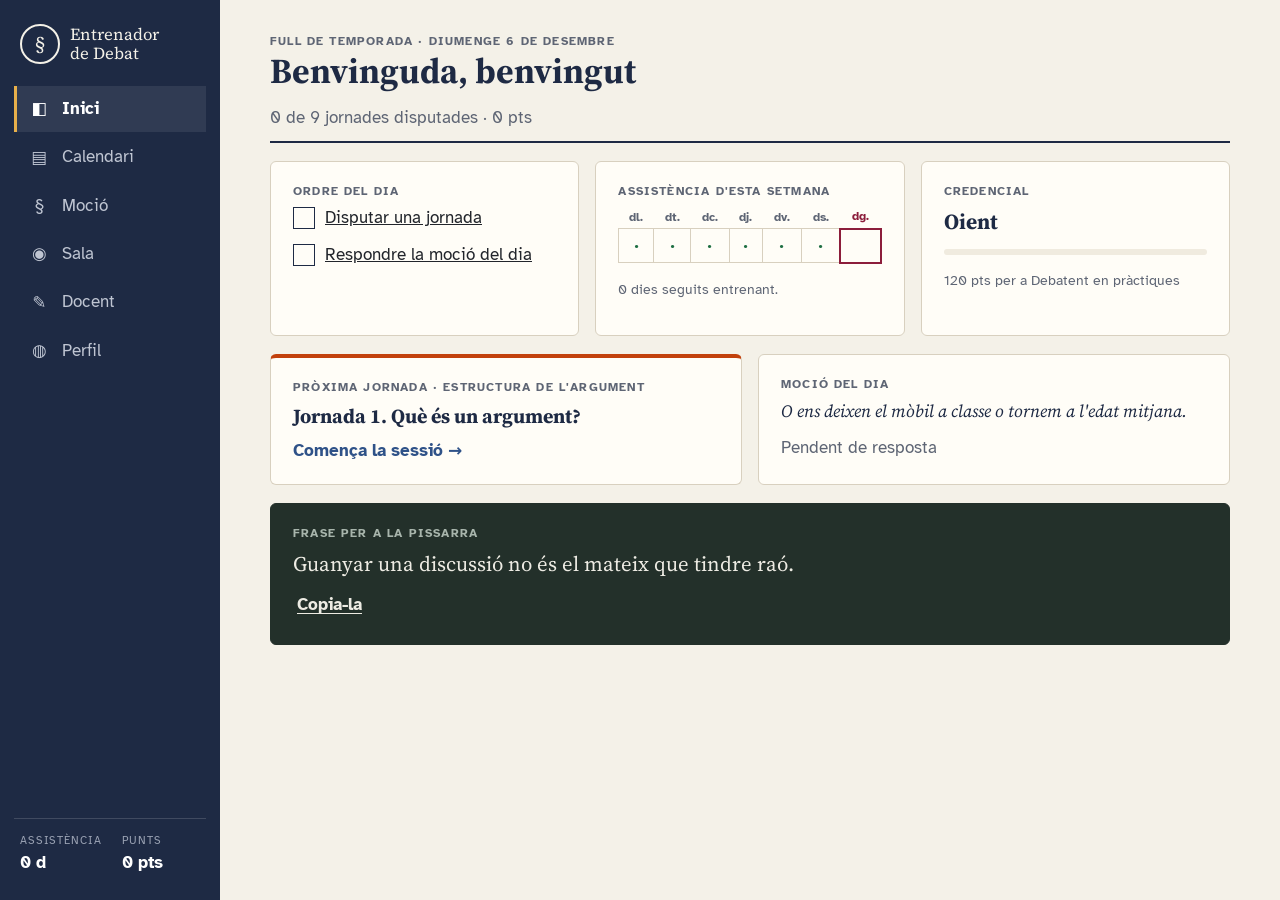
==== commit f7626ae7: "Identitat pròpia: temporada de lliga de debat en lloc de patrons calcats Redisseny per a allunyar l'" ====
--- a/index.html
+++ b/index.html
@@ -4,38 +4,38 @@
   <meta charset="utf-8">
   <meta name="viewport" content="width=device-width, initial-scale=1">
   <title>Entrenador de Debat</title>
-  <meta name="description" content="Aprén a argumentar, refutar i parlar en públic: lliçons gamificades, repte diari amb rúbrica, sala de debat amb cronòmetre i panell docent.">
-  <meta name="theme-color" content="#C2410C">
-  <link rel="icon" href="data:image/svg+xml,<svg xmlns='http://www.w3.org/2000/svg' viewBox='0 0 100 100'><text y='.9em' font-size='90'>🦇</text></svg>">
+  <meta name="description" content="Temporada d'entrenament de debat: jornades d'argumentació, moció del dia amb papereta del jurat, sala de debat amb cronòmetre i panell docent.">
+  <meta name="theme-color" content="#1E2A44">
+  <link rel="icon" href="data:image/svg+xml,<svg xmlns='http://www.w3.org/2000/svg' viewBox='0 0 100 100'><rect width='100' height='100' rx='14' fill='%231E2A44'/><text x='50' y='70' font-size='60' text-anchor='middle' fill='%23F7F4EC' font-family='Georgia,serif'>§</text></svg>">
   <link rel="preconnect" href="https://fonts.googleapis.com">
   <link rel="preconnect" href="https://fonts.gstatic.com" crossorigin>
-  <link href="https://fonts.googleapis.com/css2?family=Atkinson+Hyperlegible:wght@400;700&family=Bricolage+Grotesque:wght@600;800&display=swap" rel="stylesheet">
+  <link href="https://fonts.googleapis.com/css2?family=Atkinson+Hyperlegible:wght@400;700&family=Source+Serif+4:opsz,wght@8..60,500;8..60,700&display=swap" rel="stylesheet">
   <link rel="stylesheet" href="style.css">
 </head>
 <body>
   <a class="skip" href="#view">Salta al contingut</a>
   <aside class="sidebar">
-    <a class="brand" href="#inici"><span aria-hidden="true">🦇</span><span>Entrenador<br><b>de Debat</b></span></a>
+    <a class="brand" href="#inici"><span class="seal" aria-hidden="true">§</span><span>Entrenador<br>de Debat</span></a>
     <nav class="nav" aria-label="Navegació principal">
-      <a href="#inici"><span aria-hidden="true">🏠</span><em>Inici</em></a>
-      <a href="#itinerari"><span aria-hidden="true">🗺️</span><em>Itinerari</em></a>
-      <a href="#arena"><span aria-hidden="true">⚔️</span><em>Arena</em></a>
-      <a href="#sala"><span aria-hidden="true">🎙️</span><em>Sala</em></a>
-      <a href="#docent"><span aria-hidden="true">👩‍🏫</span><em>Docent</em></a>
-      <a href="#perfil"><span aria-hidden="true">👤</span><em>Perfil</em></a>
+      <a href="#inici"><span aria-hidden="true">◧</span><em>Inici</em></a>
+      <a href="#calendari"><span aria-hidden="true">▤</span><em>Calendari</em></a>
+      <a href="#mocio"><span aria-hidden="true">§</span><em>Moció</em></a>
+      <a href="#sala"><span aria-hidden="true">◉</span><em>Sala</em></a>
+      <a href="#docent"><span aria-hidden="true">✎</span><em>Docent</em></a>
+      <a href="#perfil"><span aria-hidden="true">◍</span><em>Perfil</em></a>
     </nav>
-    <div class="side-stats" aria-label="Ratxa i experiència">
-      <span id="sideStreak" title="Dies de ratxa">🔥 0</span>
-      <span id="sideXP" title="Experiència">⚡ 0</span>
+    <div class="side-stats" aria-label="Assistència i punts">
+      <span title="Dies seguits entrenant"><small>Assistència</small><b id="sideStreak">0 d</b></span>
+      <span title="Punts de temporada"><small>Punts</small><b id="sideXP">0 pts</b></span>
     </div>
   </aside>
 
   <main id="view" tabindex="-1"></main>
 
   <dialog id="howDialog" aria-labelledby="howTitle">
-    <h2 id="howTitle">Com t'avalue?</h2>
+    <h2 id="howTitle">Criteris de correcció</h2>
     <div id="howBody"></div>
-    <div class="row"><button class="primary" id="howClose">Entesos</button></div>
+    <div class="row"><button class="primary" id="howClose">Tanca</button></div>
   </dialog>
 
   <noscript><p style="padding:2rem">Esta aplicació necessita JavaScript.</p></noscript>
--- a/style.css
+++ b/style.css
@@ -1,406 +1,379 @@
-/* Entrenador de Debat · identitat visual pròpia */
+/* Entrenador de Debat · estètica de document de lliga de debat */
 :root {
-  --bg: #FBF7F1;
-  --surface: #FFFFFF;
-  --surface-2: #F3EDE4;
-  --text: #1F1A17;
-  --muted: #6B625A;
-  --border: #E6DED3;
-  --brand: #C2410C;
-  --brand-ink: #FFFFFF;
-  --ok: #15803D;
-  --ok-bg: #DCFCE7;
-  --ko: #BE123C;
-  --ko-bg: #FFE4E6;
-  --warn: #B45309;
-  --warn-bg: #FEF3C7;
-  --neutral-bg: #E0E7FF;
-  --shadow: 0 1px 2px rgba(31,26,23,.06), 0 6px 20px rgba(31,26,23,.06);
-  --radius: 18px;
+  --bg: #F4F1E8;
+  --paper: #FFFDF7;
+  --paper-2: #F0EBDF;
+  --ink: #1E2A44;
+  --text: #22252B;
+  --muted: #5E6574;
+  --rule: #D8D0BF;
+  --accent: #8C1D3B;
+  --accent-ink: #FFFFFF;
+  --ok: #1F6F43;
+  --ok-bg: #E4F1E8;
+  --ko: #B42318;
+  --ko-bg: #FBE9E7;
+  --info: #2F5288;
+  --info-bg: #E6ECF5;
+  --hi: #FFE58A;
+  --radius: 6px;
   --font: "Atkinson Hyperlegible", system-ui, -apple-system, "Segoe UI", Roboto, sans-serif;
-  --display: "Bricolage Grotesque", var(--font);
+  --serif: "Source Serif 4", Georgia, "Times New Roman", serif;
   color-scheme: light;
 }
 @media (prefers-color-scheme: dark) {
   :root:not([data-theme="light"]) {
-    --bg: #15120F; --surface: #1F1B17; --surface-2: #2A2520; --text: #F5EFE8; --muted: #B3A89C; --border: #3A332C;
-    --brand: #F97316; --brand-ink: #1F1A17;
-    --ok: #4ADE80; --ok-bg: #14341F; --ko: #FB7185; --ko-bg: #3B1520; --warn: #FBBF24; --warn-bg: #3A2A0A; --neutral-bg: #1E2547;
-    --shadow: 0 1px 2px rgba(0,0,0,.4), 0 6px 20px rgba(0,0,0,.3);
+    --bg: #11151D; --paper: #191F2B; --paper-2: #222A38; --ink: #E7E3D8; --text: #E7E3D8; --muted: #A3A9B6; --rule: #343D4E;
+    --accent: #E07A93; --accent-ink: #11151D; --ok: #6CC596; --ok-bg: #17321F; --ko: #F2877B; --ko-bg: #3A1A17; --info: #93B2E0; --info-bg: #1C2940; --hi: #6B5A12;
     color-scheme: dark;
   }
 }
 :root[data-theme="dark"] {
-  --bg: #15120F; --surface: #1F1B17; --surface-2: #2A2520; --text: #F5EFE8; --muted: #B3A89C; --border: #3A332C;
-  --brand: #F97316; --brand-ink: #1F1A17;
-  --ok: #4ADE80; --ok-bg: #14341F; --ko: #FB7185; --ko-bg: #3B1520; --warn: #FBBF24; --warn-bg: #3A2A0A; --neutral-bg: #1E2547;
-  --shadow: 0 1px 2px rgba(0,0,0,.4), 0 6px 20px rgba(0,0,0,.3);
+  --bg: #11151D; --paper: #191F2B; --paper-2: #222A38; --ink: #E7E3D8; --text: #E7E3D8; --muted: #A3A9B6; --rule: #343D4E;
+  --accent: #E07A93; --accent-ink: #11151D; --ok: #6CC596; --ok-bg: #17321F; --ko: #F2877B; --ko-bg: #3A1A17; --info: #93B2E0; --info-bg: #1C2940; --hi: #6B5A12;
   color-scheme: dark;
 }
 
 * { box-sizing: border-box; }
 html { -webkit-text-size-adjust: 100%; }
-body { margin: 0; font-family: var(--font); background: var(--bg); color: var(--text); line-height: 1.5; font-size: 17px; display: grid; grid-template-columns: 230px 1fr; min-height: 100vh; }
-h1, h2, h3 { font-family: var(--display); line-height: 1.15; margin: 0 0 .4em; }
-h1 { font-size: clamp(1.6rem, 3vw, 2.1rem); }
+body { margin: 0; font-family: var(--font); background: var(--bg); color: var(--text); line-height: 1.55; font-size: 17px; display: grid; grid-template-columns: 220px 1fr; min-height: 100vh; }
+h1, h2, h3 { font-family: var(--serif); color: var(--ink); line-height: 1.2; margin: 0 0 .35em; font-weight: 700; }
+h1 { font-size: clamp(1.6rem, 3vw, 2.2rem); }
 a { color: inherit; }
 button, input, select, textarea { font: inherit; color: inherit; }
 button { cursor: pointer; }
-button:disabled { cursor: not-allowed; opacity: .55; }
-:focus-visible { outline: 3px solid var(--brand); outline-offset: 2px; }
-code { background: var(--surface-2); padding: .1em .35em; border-radius: 6px; }
-.skip { position: absolute; left: -999px; top: 8px; background: var(--surface); padding: 8px 12px; border-radius: 10px; z-index: 50; }
+button:disabled { cursor: not-allowed; opacity: .5; }
+:focus-visible { outline: 3px solid var(--info); outline-offset: 2px; }
+code { background: var(--paper-2); padding: .1em .35em; border-radius: 4px; }
+.skip { position: absolute; left: -999px; top: 8px; background: var(--paper); padding: 8px 12px; z-index: 50; }
 .skip:focus { left: 8px; }
 .muted { color: var(--muted); }
+.small { font-size: .9rem; }
 .center { text-align: center; justify-content: center; }
-.kicker { text-transform: uppercase; letter-spacing: .06em; font-size: .78rem; font-weight: 700; color: var(--muted); margin: 0 0 .3em; display: block; }
-.tip { color: var(--muted); font-size: .92rem; margin: .2em 0 .8em; }
+.tip { color: var(--muted); font-size: .92rem; margin: .2em 0 .7em; }
+.doc-label, .kicker { display: block; font-size: .74rem; font-weight: 700; letter-spacing: .1em; text-transform: uppercase; color: var(--muted); margin: 0 0 .4em; }
 
 /* ---------- Barra lateral ---------- */
-.sidebar { position: sticky; top: 0; height: 100vh; display: flex; flex-direction: column; gap: 18px; padding: 22px 14px; border-right: 1px solid var(--border); background: var(--surface); }
-.brand { display: flex; gap: 10px; align-items: center; text-decoration: none; font-family: var(--display); font-size: 1.05rem; line-height: 1.1; padding: 0 8px; }
-.brand > span:first-child { font-size: 2rem; }
-.brand b { color: var(--brand); }
-.nav { display: flex; flex-direction: column; gap: 4px; }
-.nav a { display: flex; align-items: center; gap: 12px; padding: 11px 12px; border-radius: 14px; text-decoration: none; font-weight: 700; color: var(--muted); border: 2px solid transparent; }
-.nav a span { font-size: 1.3rem; width: 1.6rem; text-align: center; }
+.sidebar { position: sticky; top: 0; height: 100vh; display: flex; flex-direction: column; gap: 22px; padding: 24px 14px; background: var(--ink); color: #E9E6DD; }
+:root[data-theme="dark"] .sidebar { background: #0B0E14; }
+@media (prefers-color-scheme: dark) { :root:not([data-theme="light"]) .sidebar { background: #0B0E14; } }
+.brand { display: flex; gap: 10px; align-items: center; text-decoration: none; font-family: var(--serif); font-size: 1.05rem; line-height: 1.15; padding: 0 6px; color: #F4F1E8; }
+.seal { width: 40px; height: 40px; border: 2px solid #F4F1E8; border-radius: 50%; display: grid; place-items: center; font-size: 1.3rem; font-family: var(--serif); flex: none; }
+.nav { display: flex; flex-direction: column; gap: 2px; }
+.nav a { display: flex; align-items: center; gap: 12px; padding: 10px 12px; text-decoration: none; color: #BFC5D2; border-left: 3px solid transparent; }
+.nav a span { width: 1.3rem; text-align: center; font-size: 1.05rem; }
 .nav a em { font-style: normal; }
-.nav a:hover { background: var(--surface-2); color: var(--text); }
-.nav a.on { color: var(--brand); background: color-mix(in srgb, var(--brand) 10%, transparent); border-color: color-mix(in srgb, var(--brand) 35%, transparent); }
-.side-stats { margin-top: auto; display: flex; gap: 10px; justify-content: center; font-weight: 700; }
-.side-stats span { background: var(--surface-2); padding: 6px 12px; border-radius: 999px; }
-
-main { padding: 28px clamp(16px, 4vw, 48px) 60px; min-width: 0; outline: none; }
-.page { max-width: 980px; margin: 0 auto; display: grid; gap: 18px; }
+.nav a:hover { color: #fff; background: rgba(255,255,255,.06); }
+.nav a.on { color: #fff; border-left-color: #E8B04B; background: rgba(255,255,255,.08); font-weight: 700; }
+.side-stats { margin-top: auto; display: grid; grid-template-columns: 1fr 1fr; gap: 8px; border-top: 1px solid rgba(255,255,255,.15); padding-top: 14px; }
+.side-stats span { display: flex; flex-direction: column; padding: 0 6px; }
+.side-stats small { font-size: .68rem; letter-spacing: .08em; text-transform: uppercase; color: #9AA2B3; }
+.side-stats b { color: #fff; }
+
+main { padding: 32px clamp(16px, 4vw, 48px) 60px; min-width: 0; outline: none; }
+.page { max-width: 960px; margin: 0 auto; display: grid; gap: 18px; }
+.page-head { border-bottom: 2px solid var(--ink); padding-bottom: 10px; }
 .page-head p { margin: 0; color: var(--muted); }
 
-/* ---------- Components bàsics ---------- */
-.card { background: var(--surface); border: 1px solid var(--border); border-radius: var(--radius); padding: 18px 20px; box-shadow: var(--shadow); text-decoration: none; display: block; min-width: 0; }
-.card h3 { font-size: 1.1rem; }
+/* ---------- Documents i components ---------- */
+.doc, .card { background: var(--paper); border: 1px solid var(--rule); border-radius: var(--radius); padding: 20px 22px; min-width: 0; display: block; text-decoration: none; }
+.doc-title { font-size: clamp(1.4rem, 3vw, 1.9rem); }
+.link-card { transition: border-color .15s; }
+.link-card:hover { border-color: var(--ink); }
 .row { display: flex; gap: 10px; align-items: center; margin-top: 12px; }
 .row.wrap { flex-wrap: wrap; }
 .bar { display: flex; justify-content: space-between; align-items: center; gap: 10px; }
 .grid2 { display: grid; grid-template-columns: repeat(auto-fit, minmax(220px, 1fr)); gap: 12px; margin-bottom: 12px; }
 label { display: flex; flex-direction: column; gap: 6px; font-weight: 700; font-size: .95rem; }
 label.check { flex-direction: row; align-items: flex-start; gap: 10px; font-weight: 400; margin: 10px 0; }
-label.check input { margin-top: .3em; width: 18px; height: 18px; accent-color: var(--brand); }
-input[type=text], input:not([type]), input[type=number], select, textarea { width: 100%; padding: 11px 13px; border-radius: 12px; border: 1.5px solid var(--border); background: var(--surface); }
-textarea { resize: vertical; line-height: 1.5; }
-input:focus, select:focus, textarea:focus { border-color: var(--brand); outline: none; box-shadow: 0 0 0 3px color-mix(in srgb, var(--brand) 25%, transparent); }
-
-.primary, .secondary, .ghost-btn, .danger-btn, .file-btn { border-radius: 14px; padding: 11px 18px; font-weight: 700; border: 2px solid transparent; transition: transform .08s ease, filter .15s; }
-.primary { background: var(--brand); color: var(--brand-ink); border-bottom: 4px solid color-mix(in srgb, var(--brand) 70%, black); }
-.primary:active:not(:disabled) { transform: translateY(2px); border-bottom-width: 2px; }
-.primary:hover:not(:disabled) { filter: brightness(1.06); }
-.secondary, .file-btn { background: var(--surface); border-color: var(--border); }
-.secondary:hover { background: var(--surface-2); }
-.file-btn { display: inline-flex; width: fit-content; cursor: pointer; }
-.ghost-btn { background: transparent; color: var(--muted); padding: 9px 12px; }
-.ghost-btn:hover { color: var(--text); background: var(--surface-2); }
+label.check input { margin-top: .3em; width: 18px; height: 18px; accent-color: var(--ink); }
+input[type=text], input:not([type]), input[type=number], select, textarea { width: 100%; padding: 10px 12px; border-radius: 4px; border: 1px solid var(--rule); background: var(--paper); }
+textarea { resize: vertical; line-height: 1.6; }
+input:focus, select:focus, textarea:focus { border-color: var(--ink); outline: 2px solid color-mix(in srgb, var(--info) 35%, transparent); }
+
+.primary, .secondary, .danger-btn, .file-btn, .small-btn { border-radius: 4px; padding: 10px 18px; font-weight: 700; border: 1.5px solid var(--ink); text-decoration: none; display: inline-block; }
+.primary { background: var(--ink); color: var(--paper); }
+.primary:hover:not(:disabled) { filter: brightness(1.15); }
+.secondary, .file-btn { background: transparent; color: var(--ink); }
+.secondary:hover, .file-btn:hover { background: var(--paper-2); }
+.file-btn { width: fit-content; cursor: pointer; }
+.small-btn { padding: 5px 12px; font-size: .88rem; }
 .danger-btn { background: transparent; color: var(--ko); border-color: var(--ko); }
-.big { padding: 14px 24px; font-size: 1.05rem; min-width: 180px; }
-.icon-btn { background: transparent; border: 0; font-size: 1.2rem; padding: 8px; border-radius: 10px; color: var(--muted); }
-.icon-btn:hover { background: var(--surface-2); }
-.badge { border: 1px solid var(--border); border-radius: 999px; padding: 3px 10px; font-size: .88rem; color: var(--muted); }
-.tag { font-size: .7rem; font-weight: 700; letter-spacing: .05em; border-radius: 999px; padding: 2px 8px; }
-.tag.good { background: var(--ok-bg); color: var(--ok); }
-.tag.lever { background: var(--warn-bg); color: var(--warn); }
-
-.xpbar, .bar-track { height: 12px; background: var(--surface-2); border-radius: 999px; overflow: hidden; margin: 8px 0; }
-.xpbar span, .bar-track span { display: block; height: 100%; background: linear-gradient(90deg, #F59E0B, var(--brand)); border-radius: inherit; transition: width .5s ease; }
-
-.mascot-big { font-size: 4rem; line-height: 1; display: inline-block; }
-.mascot-talk { display: flex; gap: 16px; align-items: center; }
-.bubble.big { background: var(--surface); border: 1px solid var(--border); border-radius: 20px; padding: 14px 18px; position: relative; box-shadow: var(--shadow); flex: 1; }
-.bubble.big p { margin: .2em 0; }
-.bubble.big::before { content: ""; position: absolute; left: -9px; top: 50%; width: 16px; height: 16px; background: inherit; border-left: 1px solid var(--border); border-bottom: 1px solid var(--border); transform: translateY(-50%) rotate(45deg); }
-
-.toast { position: fixed; left: 50%; bottom: 24px; transform: translate(-50%, 30px); opacity: 0; background: var(--text); color: var(--bg); padding: 12px 18px; border-radius: 14px; font-weight: 700; z-index: 100; transition: .25s; max-width: calc(100vw - 32px); text-align: center; }
+.text-btn, .ghost-btn { background: none; border: 0; color: var(--info); font-weight: 700; text-decoration: underline; text-underline-offset: 3px; padding: 6px 4px; }
+.icon-btn { background: none; border: 0; color: var(--muted); padding: 6px; }
+.badge { border: 1px solid var(--rule); border-radius: 3px; padding: 2px 8px; font-size: .85rem; color: var(--muted); }
+.ex-flag { display: inline-block; font-size: .7rem; font-weight: 700; letter-spacing: .08em; text-transform: uppercase; border: 1px solid var(--accent); color: var(--accent); padding: 1px 6px; border-radius: 3px; }
+
+.meter, .bar-track { height: 6px; background: var(--paper-2); overflow: hidden; margin: 10px 0 6px; border-radius: 3px; }
+.meter span, .bar-track span { display: block; height: 100%; background: var(--ink); transition: width .5s ease; }
+
+.toast { position: fixed; left: 50%; bottom: 24px; transform: translate(-50%, 20px); opacity: 0; background: var(--ink); color: var(--paper); padding: 11px 18px; border-radius: 4px; z-index: 100; transition: .25s; max-width: calc(100vw - 32px); text-align: center; }
 .toast.show { opacity: 1; transform: translate(-50%, 0); }
-
-dialog { border: 1px solid var(--border); border-radius: var(--radius); background: var(--surface); color: var(--text); max-width: 600px; width: calc(100vw - 32px); padding: 22px; }
+dialog { border: 1px solid var(--rule); border-radius: var(--radius); background: var(--paper); color: var(--text); max-width: 640px; width: calc(100vw - 32px); padding: 24px; }
 dialog::backdrop { background: rgba(0,0,0,.45); }
 
 .table-wrap { overflow-x: auto; }
-.table { width: 100%; border-collapse: collapse; font-size: .93rem; }
-.table th, .table td { text-align: left; padding: 8px 10px; border-bottom: 1px solid var(--border); }
-.table th { color: var(--muted); font-size: .8rem; text-transform: uppercase; letter-spacing: .04em; }
+.table { width: 100%; border-collapse: collapse; font-size: .95rem; }
+.table th, .table td { text-align: left; padding: 9px 10px; border-bottom: 1px solid var(--rule); vertical-align: top; }
+.table th { color: var(--muted); font-size: .74rem; text-transform: uppercase; letter-spacing: .08em; border-bottom: 2px solid var(--ink); }
 
 /* ---------- Inici ---------- */
 .home-grid { display: grid; grid-template-columns: repeat(3, 1fr); gap: 16px; }
 .home-grid.two { grid-template-columns: 1fr 1fr; }
-.goal { display: flex; align-items: center; gap: 10px; padding: 10px 12px; border-radius: 12px; background: var(--surface-2); margin-top: 8px; text-decoration: none; font-weight: 700; }
-.goal b { margin-left: auto; }
-.goal.done { background: var(--ok-bg); color: var(--ok); }
-.week { display: flex; gap: 6px; justify-content: space-between; margin: 10px 0; }
-.wd { display: flex; flex-direction: column; align-items: center; gap: 4px; font-size: .8rem; color: var(--muted); font-weight: 700; flex: 1; }
-.wd i { width: 34px; height: 34px; border-radius: 50%; background: var(--surface-2); display: grid; place-items: center; font-style: normal; }
-.wd.on i { background: color-mix(in srgb, #F59E0B 30%, var(--surface)); }
-.wd.today { color: var(--brand); }
-.wd.today i { outline: 2px solid var(--brand); }
-.next-card, .task-card, .arena-card, .review-card { display: flex; flex-direction: column; gap: 6px; transition: transform .12s; }
-.next-card:hover, .task-card:hover, .arena-card:hover, .review-card:hover { transform: translateY(-2px); }
-.next-card { border-left: 8px solid var(--unit, var(--brand)); }
-.next-card b, .task-card b, .arena-card b { font-family: var(--display); font-size: 1.25rem; }
-.next-card .go { margin-top: auto; color: var(--unit, var(--brand)); font-weight: 700; }
-.task-card { border: 2px dashed var(--unit); }
-.task-card.today { background: color-mix(in srgb, var(--unit) 10%, var(--surface)); }
-.arena-card b { font-size: 1.05rem; font-style: italic; }
-.review-card { background: var(--neutral-bg); }
-.idea p { font-family: var(--display); font-size: 1.35rem; margin: .2em 0 .4em; }
-
-/* ---------- Itinerari ---------- */
-.unit-index { display: flex; flex-wrap: wrap; gap: 8px; }
-.unit-index a { display: inline-flex; gap: 8px; align-items: center; padding: 8px 12px; border-radius: 999px; background: var(--surface); border: 2px solid color-mix(in srgb, var(--unit) 45%, transparent); text-decoration: none; font-weight: 700; font-size: .92rem; }
-.unit-index b { color: var(--unit); }
-.unit { margin-top: 10px; scroll-margin-top: 20px; }
-.unit-head { display: flex; gap: 14px; align-items: center; background: var(--unit); color: #fff; border-radius: var(--radius); padding: 16px 20px; box-shadow: var(--shadow); }
-.unit-head h2 { margin: 0; font-size: 1.4rem; }
-.unit-head p { margin: 0; opacity: .9; }
-.unit-icon { font-size: 2.2rem; }
-.nodes { display: flex; flex-direction: column; align-items: center; gap: 22px; padding: 26px 0 10px; }
-.node-wrap { display: flex; flex-direction: column; align-items: center; gap: 6px; transform: translateX(var(--x)); }
-.node { width: 74px; height: 74px; border-radius: 50%; display: grid; place-items: center; font-size: 1.9rem; text-decoration: none; background: var(--unit); color: #fff; box-shadow: 0 6px 0 color-mix(in srgb, var(--unit) 65%, black); transition: transform .1s; }
-.node:hover { transform: translateY(-2px); }
-.node.done { background: color-mix(in srgb, var(--unit) 70%, #F59E0B); font-size: 1.6rem; }
-.node.current { width: 92px; height: 92px; font-size: 2.3rem; animation: pulse 1.8s infinite; }
-.node.locked { background: var(--surface-2); color: var(--muted); box-shadow: 0 6px 0 var(--border); font-size: 1.4rem; }
-.node-label { font-weight: 700; text-align: center; max-width: 220px; font-size: .95rem; }
-.node-label small { display: block; color: var(--muted); font-weight: 400; }
-@keyframes pulse { 0%, 100% { box-shadow: 0 6px 0 color-mix(in srgb, var(--unit) 65%, black), 0 0 0 0 color-mix(in srgb, var(--unit) 45%, transparent); } 50% { box-shadow: 0 6px 0 color-mix(in srgb, var(--unit) 65%, black), 0 0 0 14px transparent; } }
-
-/* ---------- Lliçó ---------- */
+.checklist { list-style: none; padding: 0; margin: 0; display: grid; gap: 10px; }
+.checklist li { display: flex; gap: 10px; align-items: center; }
+.checklist .cb { width: 22px; height: 22px; border: 1.5px solid var(--ink); display: grid; place-items: center; font-weight: 700; flex: none; color: var(--ok); }
+.checklist li.done a { text-decoration: line-through; color: var(--muted); }
+.attendance { width: 100%; border-collapse: collapse; text-align: center; }
+.attendance th { font-size: .75rem; color: var(--muted); font-weight: 700; padding: 2px; }
+.attendance td { border: 1px solid var(--rule); height: 34px; font-weight: 700; color: var(--ok); }
+.attendance .today { color: var(--accent); }
+.attendance td.today { border: 2px solid var(--accent); }
+.credential b { font-family: var(--serif); font-size: 1.35rem; color: var(--ink); }
+.task-card { border-left: 5px solid var(--unit); }
+.task-card.today { background: color-mix(in srgb, var(--unit) 7%, var(--paper)); }
+.link-card b, .next-card b { display: block; font-family: var(--serif); font-size: 1.25rem; color: var(--ink); margin-bottom: 6px; }
+.next-card { border-top: 4px solid var(--unit, var(--ink)); }
+.next-card .go { color: var(--info); font-weight: 700; }
+.motion-text { font-family: var(--serif); font-size: clamp(1.2rem, 2.5vw, 1.5rem); color: var(--ink); margin: .2em 0 .6em; font-style: italic; }
+.motion-text.small { font-size: 1.08rem; }
+.pissarra { background: #23302A; color: #EDEBE3; border-color: #23302A; }
+.pissarra .doc-label { color: #A8B5AC; }
+.pissarra p:not(.doc-label) { font-family: var(--serif); font-size: 1.3rem; margin: .2em 0 .3em; }
+.pissarra .text-btn { color: #EDEBE3; }
+
+/* ---------- Calendari ---------- */
+.block { border-top: 5px solid var(--unit); }
+.block-head { display: flex; align-items: baseline; gap: 12px; flex-wrap: wrap; margin-bottom: 8px; }
+.block-head h2 { margin: 0; font-size: 1.35rem; }
+.block-head .muted { margin-left: auto; }
+.block-num { font-size: .74rem; font-weight: 700; letter-spacing: .1em; text-transform: uppercase; color: var(--unit); }
+:root[data-theme="dark"] .block-num { color: var(--muted); }
+.fixtures td:first-child { width: 70px; font-family: var(--serif); font-weight: 700; }
+.fixtures td:last-child { text-align: right; width: 120px; }
+.fixtures tr.played .state, .fixtures tr.played .m-state { color: var(--ok); font-weight: 700; }
+.m-state { display: none; }
+.fixtures tr.next { background: color-mix(in srgb, var(--unit) 7%, transparent); }
+.fixtures tr.locked { color: var(--muted); }
+
+/* ---------- Jornada ---------- */
 body.in-lesson { grid-template-columns: 1fr; }
 body.in-lesson .sidebar { display: none; }
 body.in-lesson main { padding: 0; }
-.lesson { min-height: 100vh; display: flex; flex-direction: column; max-width: 760px; margin: 0 auto; }
-.lesson-top { display: flex; align-items: center; gap: 10px; padding: 16px; position: sticky; top: 0; background: var(--bg); z-index: 5; }
-.progress { flex: 1; height: 16px; background: var(--surface-2); border-radius: 999px; overflow: hidden; }
-.progress span { display: block; height: 100%; width: 0; background: var(--unit); border-radius: inherit; transition: width .4s ease; }
-.xp-pill { font-weight: 700; background: var(--surface-2); padding: 5px 12px; border-radius: 999px; white-space: nowrap; }
-.lesson-body { flex: 1; padding: 10px 20px 30px; }
-.lesson-foot { position: sticky; bottom: 0; padding: 14px 20px 20px; background: var(--bg); border-top: 1px solid var(--border); display: flex; justify-content: flex-end; gap: 10px; flex-wrap: wrap; }
-.step-prompt { font-size: clamp(1.25rem, 2.6vw, 1.55rem); margin: 10px 0 18px; }
-.level-tag { display: inline-block; background: var(--warn-bg); color: var(--warn); font-weight: 700; border-radius: 999px; padding: 3px 12px; font-size: .85rem; margin-right: 6px; }
-.level-tag.review { background: var(--neutral-bg); color: inherit; }
-
-.intro, .end-screen { text-align: center; padding: 30px 0; display: flex; flex-direction: column; align-items: center; gap: 8px; }
-.end-screen.left { text-align: left; align-items: stretch; }
-.intro-title { font-size: clamp(1.8rem, 4vw, 2.5rem); }
-.hook { font-size: 1.2rem; max-width: 520px; }
-.cast { display: flex; flex-wrap: wrap; gap: 8px; justify-content: center; margin-top: 10px; }
-.cast-chip { display: inline-flex; gap: 6px; align-items: center; border: 2px solid var(--c); border-radius: 999px; padding: 4px 12px 4px 6px; font-weight: 700; }
-.cast-chip span { font-size: 1.3rem; }
-.concept { background: var(--surface); border: 1px solid var(--border); border-left: 8px solid var(--unit); border-radius: var(--radius); padding: 22px; margin-top: 10px; box-shadow: var(--shadow); }
-.concept ol { padding-left: 1.3em; margin: 0; display: grid; gap: 12px; font-size: 1.08rem; }
-
-.chat { background: var(--surface-2); border-radius: var(--radius); padding: 12px 14px 16px; display: grid; gap: 10px; }
-.chat-head { font-weight: 700; color: var(--muted); font-size: .9rem; border-bottom: 1px solid var(--border); padding-bottom: 8px; }
-.msg { display: flex; gap: 8px; align-items: flex-end; max-width: 88%; opacity: 0; animation: msgIn .35s ease forwards; }
-.msg.right { margin-left: auto; flex-direction: row-reverse; }
-.msg .avatar { font-size: 1.6rem; }
-.msg .bubble { background: var(--surface); border-radius: 16px 16px 16px 4px; padding: 8px 12px; box-shadow: var(--shadow); }
-.msg.right .bubble { border-radius: 16px 16px 4px 16px; background: color-mix(in srgb, var(--c) 12%, var(--surface)); }
-.msg .bubble b { display: block; color: var(--c); font-size: .85rem; }
-@keyframes msgIn { from { opacity: 0; transform: translateY(8px); } to { opacity: 1; transform: none; } }
-
-.options { display: grid; gap: 10px; }
-.opt { text-align: left; background: var(--surface); border: 2px solid var(--border); border-bottom-width: 4px; border-radius: 14px; padding: 13px 14px; display: flex; gap: 12px; align-items: center; }
-.opt:hover:not(:disabled) { background: var(--surface-2); }
-.opt .letter { flex: none; width: 30px; height: 30px; border-radius: 9px; border: 2px solid var(--border); display: grid; place-items: center; font-weight: 700; font-size: .85rem; color: var(--muted); }
-.opt .box { flex: none; width: 24px; height: 24px; border-radius: 7px; border: 2px solid var(--border); }
-.opt.sel, .vs-card.sel, .frag.sel { border-color: #3B82F6; background: color-mix(in srgb, #3B82F6 10%, var(--surface)); }
-.opt.sel .box { background: #3B82F6; border-color: #3B82F6; }
-.opt.right, .vs-card.right, .frag.right, .slot.right { border-color: var(--ok) !important; background: var(--ok-bg) !important; }
-.opt.wrong, .vs-card.wrong, .frag.wrong, .slot.wrong { border-color: var(--ko) !important; background: var(--ko-bg) !important; animation: shake .35s; }
-@keyframes shake { 25% { transform: translateX(-5px); } 75% { transform: translateX(5px); } }
-
-.vs { display: grid; grid-template-columns: 1fr auto 1fr; gap: 12px; align-items: stretch; }
-.vs-card { background: var(--surface); border: 2px solid var(--border); border-bottom-width: 5px; border-radius: 18px; padding: 18px; text-align: left; font-size: 1.05rem; position: relative; padding-top: 36px; }
-.vs-tag { position: absolute; top: 10px; left: 14px; font-weight: 800; color: var(--muted); font-family: var(--display); }
-.vs-mid { align-self: center; font-family: var(--display); font-weight: 800; font-size: 1.4rem; color: var(--unit); }
-
-.tap-text { font-size: 1.2rem; line-height: 2.2; background: var(--surface); border: 1px solid var(--border); border-radius: var(--radius); padding: 18px 20px; }
-.frag { background: transparent; border: 2px solid transparent; border-bottom: 3px dotted var(--unit); padding: 0 4px; border-radius: 8px; font-size: inherit; line-height: 1.6; }
-.frag:hover:not(:disabled) { background: color-mix(in srgb, var(--unit) 10%, transparent); }
-
-.build { display: grid; gap: 18px; }
-.slots { display: grid; gap: 10px; }
-.slot-row { display: grid; grid-template-columns: 140px 1fr; gap: 10px; align-items: center; }
-.slot-label { font-weight: 800; font-size: .8rem; text-transform: uppercase; letter-spacing: .05em; color: var(--unit); }
-.slot { min-height: 52px; border-radius: 14px; border: 2px solid var(--border); background: var(--surface); text-align: left; padding: 10px 14px; }
-.slot.empty { border-style: dashed; color: var(--muted); }
+.lesson { min-height: 100vh; display: flex; flex-direction: column; max-width: 780px; margin: 0 auto; background: var(--paper); border-left: 1px solid var(--rule); border-right: 1px solid var(--rule); }
+.lesson-top { display: flex; align-items: center; gap: 12px; padding: 14px 20px; border-bottom: 2px solid var(--ink); position: sticky; top: 0; background: var(--paper); z-index: 5; }
+.lesson-title { flex: 1; min-width: 0; }
+.lesson-title .kicker { margin: 0; }
+.lesson-title b { font-family: var(--serif); color: var(--ink); display: block; white-space: nowrap; overflow: hidden; text-overflow: ellipsis; }
+.pts { font-weight: 700; white-space: nowrap; font-variant-numeric: tabular-nums; }
+.step-line { display: flex; align-items: center; gap: 12px; padding: 8px 20px; font-size: .85rem; color: var(--muted); }
+.step-line span:first-child { white-space: nowrap; }
+.progress { flex: 1; height: 4px; background: var(--paper-2); }
+.progress span { display: block; height: 100%; width: 0; background: var(--unit); transition: width .4s ease; }
+.lesson-body { flex: 1; padding: 10px 24px 30px; }
+.lesson-foot { position: sticky; bottom: 0; padding: 14px 24px 18px; background: var(--paper); border-top: 1px solid var(--rule); display: flex; justify-content: flex-end; gap: 10px; flex-wrap: wrap; }
+.ex-head { display: flex; gap: 8px; align-items: center; margin-top: 8px; }
+.ex-type { font-size: .74rem; font-weight: 700; letter-spacing: .1em; text-transform: uppercase; color: var(--unit); }
+:root[data-theme="dark"] .ex-type { color: var(--muted); }
+.step-prompt { font-size: clamp(1.2rem, 2.6vw, 1.45rem); margin: 10px 0 18px; }
+
+.lesson .doc { border: 0; padding: 10px 0; background: none; }
+.fitxa { display: grid; grid-template-columns: 140px 1fr; margin: 16px 0 0; border-top: 1px solid var(--rule); }
+.fitxa dt, .fitxa dd { margin: 0; padding: 10px 0; border-bottom: 1px solid var(--rule); }
+.fitxa dt { font-size: .78rem; font-weight: 700; letter-spacing: .08em; text-transform: uppercase; color: var(--muted); }
+.reglament .article { margin: 0 0 14px; font-size: 1.07rem; }
+.reglament .article span { font-family: var(--serif); font-weight: 700; color: var(--unit); margin-right: 4px; }
+:root[data-theme="dark"] .reglament .article span { color: var(--ink); }
+
+.transcript-doc { border-left: 3px solid var(--rule); padding: 4px 0 4px 16px; margin: 6px 0 8px; font-family: var(--serif); }
+.transcript-doc p { margin: .5em 0; }
+.speaker { font-family: var(--font); font-weight: 700; font-size: .85rem; letter-spacing: .06em; color: var(--muted); }
+
+.options { display: grid; gap: 8px; }
+.opt { text-align: left; background: var(--paper); border: 1px solid var(--rule); border-radius: 4px; padding: 12px 14px; display: flex; gap: 12px; align-items: baseline; }
+.opt:hover:not(:disabled) { border-color: var(--ink); }
+.opt .letter { flex: none; font-family: var(--serif); font-weight: 700; color: var(--muted); }
+.opt .box { flex: none; width: 16px; height: 16px; border: 1.5px solid var(--ink); align-self: center; }
+.opt.sel, .vs-card.sel { border-color: var(--info); box-shadow: inset 3px 0 0 var(--info); background: var(--info-bg); }
+.opt.sel .box { background: var(--info); border-color: var(--info); }
+.opt.right, .vs-card.right, .slot.right { border-color: var(--ok) !important; background: var(--ok-bg) !important; box-shadow: inset 3px 0 0 var(--ok); }
+.opt.wrong, .vs-card.wrong, .slot.wrong { border-color: var(--ko) !important; background: var(--ko-bg) !important; box-shadow: inset 3px 0 0 var(--ko); }
+.lesson button:disabled { opacity: 1; cursor: default; }
+
+.vs { display: grid; grid-template-columns: 1fr 1fr; gap: 14px; }
+.vs-card { background: var(--paper); border: 1px solid var(--rule); border-radius: 4px; padding: 14px 16px 16px; text-align: left; font-family: var(--serif); font-size: 1.08rem; }
+.vs-tag { display: block; font-family: var(--font); font-size: .72rem; letter-spacing: .1em; text-transform: uppercase; font-weight: 700; color: var(--muted); margin-bottom: 6px; }
+
+.tap-text { font-family: var(--serif); font-size: 1.2rem; line-height: 2.1; margin: 0; }
+.frag { background: none; border: 0; border-bottom: 2px dashed var(--muted); padding: 0 2px; font: inherit; color: inherit; }
+.frag:hover:not(:disabled) { background: color-mix(in srgb, var(--hi) 45%, transparent); }
+.frag.sel { background: var(--hi); border-bottom-color: transparent; }
+:root[data-theme="dark"] .frag.sel { color: #fff; }
+.frag.right { background: var(--ok-bg); border-bottom: 2px solid var(--ok); }
+.frag.wrong { background: var(--ko-bg); border-bottom: 2px solid var(--ko); text-decoration: line-through; }
+
+.schema { width: 100%; border-collapse: collapse; margin-bottom: 14px; }
+.schema th { text-align: left; width: 150px; font-size: .78rem; letter-spacing: .08em; text-transform: uppercase; color: var(--muted); padding: 6px 10px 6px 0; vertical-align: middle; }
+.schema td { padding: 5px 0; }
+.slot { width: 100%; min-height: 46px; border: 1px solid var(--rule); background: var(--paper); text-align: left; padding: 10px 12px; border-radius: 4px; font-family: var(--serif); }
+.slot.empty { border-style: dashed; color: var(--muted); font-family: var(--font); font-style: italic; }
 .chips-pool { display: flex; flex-wrap: wrap; gap: 8px; }
-.chip-btn { background: var(--surface); border: 2px solid var(--border); border-bottom-width: 4px; border-radius: 12px; padding: 9px 12px; text-align: left; }
+.chip-btn { background: var(--paper-2); border: 1px solid var(--rule); border-radius: 4px; padding: 8px 12px; text-align: left; }
+.chip-btn:hover:not(:disabled) { border-color: var(--ink); }
 .chip-btn.used { display: none; }
-.lesson button.opt:disabled, .lesson .vs-card:disabled, .lesson .frag:disabled, .lesson .slot:disabled, .lesson .chip-btn:disabled { opacity: 1; cursor: default; }
-.chip-btn.small { padding: 5px 10px; font-size: .85rem; border-bottom-width: 2px; }
-
-.cards-stage { display: grid; gap: 14px; justify-items: center; }
-.cards-meta { display: flex; justify-content: space-between; width: 100%; max-width: 460px; font-weight: 700; color: var(--muted); }
-.combo { color: var(--warn); font-size: 1.1rem; }
-.swipe-card { width: 100%; max-width: 460px; min-height: 180px; background: var(--surface); border: 2px solid var(--border); border-radius: 22px; box-shadow: var(--shadow); display: grid; place-items: center; padding: 24px; text-align: center; font-size: 1.25rem; font-weight: 700; transition: transform .35s ease, opacity .35s ease, background .2s; }
-.swipe-card.in { animation: cardIn .25s ease; }
-.swipe-card.good { background: var(--ok-bg); border-color: var(--ok); }
-.swipe-card.bad { background: var(--ko-bg); border-color: var(--ko); animation: shake .35s; }
-.swipe-card.out-left { transform: translateX(-60px) rotate(-8deg); opacity: 0; }
-.swipe-card.out-right { transform: translateX(60px) rotate(8deg); opacity: 0; }
-@keyframes cardIn { from { transform: scale(.94); opacity: 0; } to { transform: none; opacity: 1; } }
-.combo-msg { min-height: 1.5em; margin: 0; font-weight: 700; color: var(--warn); }
-.cards-btns { display: grid; grid-template-columns: 1fr 1fr; gap: 12px; width: 100%; max-width: 460px; }
-.label-btn { padding: 16px; border-radius: 16px; font-weight: 800; font-size: 1.05rem; border: 2px solid var(--border); border-bottom-width: 5px; background: var(--surface); }
-.label-btn.l0 { border-color: color-mix(in srgb, var(--unit) 40%, var(--border)); }
-.label-btn.l1 { background: var(--unit); color: #fff; border-color: color-mix(in srgb, var(--unit) 70%, black); }
-.cards-summary ul { list-style: none; padding: 0; display: grid; gap: 8px; }
-.cards-summary li { display: flex; gap: 10px; padding: 10px 12px; border-radius: 12px; background: var(--surface); border: 1px solid var(--border); }
-.cards-summary li.ok > span { color: var(--ok); font-weight: 800; }
-.cards-summary li.ko { background: var(--ko-bg); }
-.cards-summary li.ko > span { color: var(--ko); font-weight: 800; }
-.cards-summary small { display: block; color: var(--muted); font-weight: 700; }
-
-.band { width: 100%; border-radius: 16px; padding: 14px 16px; display: grid; grid-template-columns: 1fr auto; gap: 8px 12px; align-items: center; }
-.band.ok { background: var(--ok-bg); color: var(--ok); }
-.band.ko { background: var(--ko-bg); color: var(--ko); }
-.band.neutral { background: var(--neutral-bg); }
-.band-text strong { font-size: 1.15rem; margin-right: 6px; }
-.band-actions { display: flex; gap: 8px; flex-wrap: wrap; justify-content: flex-end; }
-.band .why { grid-column: 1 / -1; margin: 0; color: var(--text); }
-.band .ghost-btn { color: inherit; }
-.why { color: var(--text); }
-
-.trophy, .flame { font-size: 5rem; line-height: 1; animation: pop .5s ease; }
-@keyframes pop { from { transform: scale(.4); } 70% { transform: scale(1.15); } to { transform: none; } }
-.end-stats { display: flex; gap: 14px; margin-top: 10px; }
-.end-stats div { background: var(--surface); border: 1px solid var(--border); border-radius: 16px; padding: 12px 20px; display: flex; flex-direction: column; }
-.end-stats b { font-size: 1.6rem; font-family: var(--display); }
-.end-stats span { color: var(--muted); font-size: .85rem; }
-.rule-card { background: #1F1A17; color: #FBF7F1; border-radius: 22px; padding: 26px; max-width: 520px; text-align: left; box-shadow: var(--shadow); }
-.rule-card span { font-weight: 800; letter-spacing: .12em; font-size: .78rem; color: #F59E0B; }
-.rule-card p { font-family: var(--display); font-size: 1.45rem; margin: .4em 0 0; }
-.source { color: var(--muted); font-size: .88rem; max-width: 520px; }
-.resisted { background: var(--surface); border: 1px solid var(--border); border-radius: 14px; padding: 12px 14px; margin-top: 10px; }
-.resisted p { margin: .3em 0; color: var(--ok); font-weight: 700; }
-.resisted small { color: var(--muted); }
-.rank-badge { font-size: 4.5rem; }
-.end-screen .xpbar { width: 100%; max-width: 360px; }
-
-.confetti { position: fixed; inset: 0; pointer-events: none; overflow: hidden; z-index: 90; }
-.confetti i { position: absolute; top: -20px; width: 10px; height: 14px; border-radius: 2px; animation: fall linear forwards; }
-@keyframes fall { to { transform: translateY(110vh) rotate(720deg); } }
-
-/* ---------- Arena ---------- */
-.claim-card { background: var(--surface); border: 1px solid var(--border); border-radius: var(--radius); padding: 22px; box-shadow: var(--shadow); }
-.claim-card blockquote { font-family: var(--display); font-size: clamp(1.25rem, 2.6vw, 1.6rem); margin: 8px 0 16px; padding-left: 16px; border-left: 6px solid var(--brand); }
-.vote { display: flex; gap: 8px; align-items: center; flex-wrap: wrap; }
-.vote span { font-weight: 700; margin-right: 6px; }
-.vote button, .seg button { border: 2px solid var(--border); background: var(--surface); border-radius: 12px; padding: 8px 16px; font-weight: 700; }
-.vote button.sel, .seg button.sel { background: var(--brand); color: var(--brand-ink); border-color: var(--brand); }
+.chip-btn.small { padding: 4px 10px; font-size: .85rem; }
+
+.sort-wrap { overflow-x: auto; }
+.sort-table { width: 100%; border-collapse: collapse; }
+.sort-table th { font-size: .74rem; letter-spacing: .06em; text-transform: uppercase; color: var(--muted); border-bottom: 2px solid var(--ink); padding: 8px; text-align: center; }
+.sort-table th:first-child { text-align: left; }
+.sort-table td { border-bottom: 1px solid var(--rule); padding: 9px 8px; }
+.sort-table td:first-child { font-family: var(--serif); }
+.sort-table .cell { text-align: center; width: 120px; }
+.sort-table tr.right td { background: var(--ok-bg); }
+.sort-table tr.wrong td { background: var(--ko-bg); }
+.mark { width: 30px; height: 30px; border: 1.5px solid var(--ink); background: var(--paper); border-radius: 3px; font-weight: 700; color: var(--ink); padding: 0; }
+.mark.on { background: var(--ink); color: var(--paper); }
+
+.verdict { width: 100%; display: grid; grid-template-columns: auto 1fr auto; gap: 10px 14px; align-items: center; }
+.stamp { font-family: var(--serif); font-weight: 700; text-transform: uppercase; letter-spacing: .12em; border: 2.5px solid currentColor; padding: 4px 12px; transform: rotate(-3deg); font-size: .95rem; }
+.verdict.ok .stamp { color: var(--ok); }
+.verdict.ko .stamp { color: var(--ko); }
+.verdict.neutral .stamp { color: var(--info); }
+.verdict-sub { color: var(--muted); }
+.verdict-actions { display: flex; gap: 10px; align-items: center; flex-wrap: wrap; justify-content: flex-end; }
+.verdict-note { grid-column: 1 / -1; margin: 0; padding: 10px 14px; background: var(--paper-2); border-left: 3px solid var(--ink); }
+
+.acta-table tr.first td:last-child { color: var(--ok); font-weight: 700; }
+.acta-table tr.solved td:last-child { color: var(--ko); }
+.acta-sum { margin: 14px 0; }
+.conclusio { border: 2px solid var(--ink); padding: 16px 18px; margin: 18px 0; }
+.conclusio-text { font-family: var(--serif); font-size: 1.3rem; color: var(--ink); margin: 0 0 .5em; }
+.ref { color: var(--muted); font-size: .88rem; margin: 0; }
+.revisar { margin: 18px 0; }
+.rev-item { border-left: 3px solid var(--ko); padding: 6px 12px; margin-bottom: 10px; }
+.rev-item p { margin: .2em 0 0; color: var(--muted); }
+.acta-foot { display: grid; grid-template-columns: 1fr 1fr; gap: 14px; border-top: 1px solid var(--rule); padding-top: 14px; }
+.acta-foot > div { display: flex; flex-direction: column; gap: 2px; }
+.acta-foot b { font-family: var(--serif); color: var(--ink); }
+.acta-foot small { color: var(--muted); }
+
+/* ---------- Moció i papereta ---------- */
+.motion { border-left: 5px solid var(--accent); }
+.position { border: 0; padding: 0; margin: 6px 0 0; display: flex; gap: 8px; flex-wrap: wrap; align-items: center; }
+.position legend { font-weight: 700; margin-bottom: 8px; }
+.position button { border: 1.5px solid var(--ink); background: transparent; border-radius: 4px; padding: 8px 18px; font-weight: 700; }
+.position button.sel { background: var(--ink); color: var(--paper); }
 .coach-row { display: flex; justify-content: space-between; gap: 10px; align-items: center; margin-top: 8px; flex-wrap: wrap; }
-.coach { background: var(--warn-bg); color: var(--warn); border-radius: 999px; padding: 5px 12px; font-weight: 700; font-size: .92rem; }
+.margin-note { font-family: var(--serif); font-style: italic; color: var(--info); border-left: 3px solid var(--info); padding-left: 10px; }
 .wc { color: var(--muted); font-size: .9rem; }
-.loading-screen { text-align: center; padding: 80px 0; }
-.spin { animation: wobble 1s ease-in-out infinite; }
-@keyframes wobble { 50% { transform: rotate(-12deg) scale(1.1); } }
-.score-hero { display: flex; gap: 22px; align-items: center; background: var(--surface); border: 1px solid var(--border); border-radius: var(--radius); padding: 20px; box-shadow: var(--shadow); }
-.score-hero p { margin: .2em 0; }
-.score-num { flex: none; width: 120px; height: 120px; border-radius: 50%; background: conic-gradient(var(--brand) calc(var(--p, 70) * 1%), var(--surface-2) 0); display: flex; flex-direction: column; align-items: center; justify-content: center; border: 8px solid color-mix(in srgb, var(--brand) 25%, var(--surface)); }
-.score-num b { font-family: var(--display); font-size: 2.4rem; line-height: 1; color: var(--brand-ink); }
-.score-num span { font-size: .7rem; font-weight: 800; letter-spacing: .06em; color: var(--brand-ink); text-align: center; }
-.score-num { background: var(--brand); }
-.crit-list { display: grid; gap: 12px; }
-.crit-head { display: flex; gap: 8px; align-items: center; flex-wrap: wrap; }
-.crit-val { margin-left: auto; font-weight: 800; }
-.fb-grid { display: grid; grid-template-columns: repeat(3, 1fr); gap: 14px; }
-.fb ul, .fb ol { padding-left: 1.2em; margin: 0; display: grid; gap: 6px; }
-.fb p { margin: .3em 0; }
-.fb.ok { border-top: 5px solid var(--ok); }
-.fb.warn { border-top: 5px solid var(--warn); }
-.fb.up { border-top: 5px solid var(--brand); }
-details.card summary { cursor: pointer; font-weight: 700; }
-.peer-text { white-space: pre-wrap; background: var(--surface-2); border-radius: 12px; padding: 12px; }
-.peer-grid { display: grid; gap: 12px; }
-.peer-row { display: flex; justify-content: space-between; align-items: center; gap: 10px; flex-wrap: wrap; }
-.seg { display: flex; gap: 6px; }
-.seg button { padding: 6px 12px; min-width: 40px; }
+.peer-text { white-space: pre-wrap; font-family: var(--serif); background: var(--paper-2); padding: 12px 14px; }
+.ballot-input td { text-align: center; }
+.ballot-input td:first-child { text-align: left; }
+.ballot { border-top: 6px double var(--ink); }
+.ballot-head { display: grid; grid-template-columns: 1fr auto; gap: 18px; align-items: start; border-bottom: 1px solid var(--rule); padding-bottom: 14px; margin-bottom: 8px; }
+.ballot-total { border: 2px solid var(--ink); padding: 10px 18px; text-align: center; min-width: 150px; }
+.ballot-total b { display: block; font-family: var(--serif); font-size: 2.6rem; line-height: 1; color: var(--ink); }
+.ballot-total b small { font-size: 1rem; color: var(--muted); }
+.decision { display: block; margin-top: 6px; font-weight: 700; color: var(--accent); font-size: .9rem; }
+.dots { letter-spacing: 3px; color: var(--ink); }
+.ballot-section { margin-top: 16px; }
+.ballot-section p:not(.doc-label) { margin: 0; }
+.ballot-section.question p:not(.doc-label) { font-family: var(--serif); font-size: 1.15rem; font-style: italic; color: var(--ink); }
+.question { border-left: 4px solid var(--accent); padding-left: 14px; }
+details.doc summary { cursor: pointer; font-weight: 700; }
+details.doc[open] summary { margin-bottom: 8px; }
 
 /* ---------- Sala ---------- */
-.tabs { display: flex; gap: 6px; background: var(--surface-2); padding: 5px; border-radius: 14px; width: fit-content; max-width: 100%; flex-wrap: wrap; }
-.tabs button { border: 0; background: transparent; padding: 9px 16px; border-radius: 10px; font-weight: 700; color: var(--muted); }
-.tabs button.on { background: var(--surface); color: var(--text); box-shadow: var(--shadow); }
+.tabs { display: flex; gap: 0; border-bottom: 1px solid var(--rule); flex-wrap: wrap; }
+.tabs button { border: 0; background: transparent; padding: 10px 16px; font-weight: 700; color: var(--muted); border-bottom: 3px solid transparent; margin-bottom: -1px; }
+.tabs button.on { color: var(--ink); border-bottom-color: var(--ink); }
 .turns { display: grid; gap: 8px; }
 .turn-row { display: grid; grid-template-columns: 1fr 90px auto auto; gap: 8px; align-items: center; }
 .turn-layout { display: grid; grid-template-columns: 1.3fr 1fr; gap: 16px; align-items: start; }
-.mission { background: var(--surface-2); border-radius: 12px; padding: 10px 12px; margin-top: 0; }
+.mission { background: var(--paper-2); padding: 10px 12px; margin-top: 0; border-left: 3px solid var(--ink); }
 .timer-wrap { text-align: center; margin: 6px 0 4px; }
-.big-timer { font-family: var(--display); font-size: clamp(3rem, 9vw, 5rem); font-weight: 800; font-variant-numeric: tabular-nums; line-height: 1; }
-.big-timer.warn { color: var(--warn); }
+.big-timer { font-family: var(--serif); font-size: clamp(3rem, 9vw, 5rem); font-weight: 700; font-variant-numeric: tabular-nums; line-height: 1; color: var(--ink); }
+.big-timer.warn { color: #B7791F; }
 .big-timer.over { color: var(--ko); }
-.mic { border: 2px solid var(--border); background: var(--surface); border-radius: 14px; padding: 9px 16px; font-weight: 700; }
-.mic.on { background: var(--ko); color: #fff; border-color: var(--ko); animation: pulseMic 1.4s infinite; }
-@keyframes pulseMic { 50% { box-shadow: 0 0 0 8px color-mix(in srgb, var(--ko) 25%, transparent); } }
-.transcript { min-height: 90px; background: var(--surface-2); border-radius: 12px; padding: 12px; margin: 10px 0; white-space: pre-wrap; }
-.stats { display: flex; gap: 10px; flex-wrap: wrap; margin-top: 8px; }
-.stats span { background: var(--surface-2); border-radius: 999px; padding: 4px 12px; font-size: .9rem; font-weight: 700; }
-.rubric { display: grid; gap: 4px; margin-bottom: 10px; }
-.r-line { display: flex; justify-content: space-between; align-items: center; gap: 10px; padding: 8px 0; border-bottom: 1px dashed var(--border); }
+.mic { border: 1.5px solid var(--ink); background: transparent; border-radius: 4px; padding: 9px 16px; font-weight: 700; }
+.mic.on { background: var(--ko); color: #fff; border-color: var(--ko); }
+.transcript { min-height: 90px; background: var(--paper-2); padding: 12px; margin: 10px 0; white-space: pre-wrap; font-family: var(--serif); }
+.stats { display: flex; gap: 8px; flex-wrap: wrap; margin-top: 8px; }
+.stats span { border: 1px solid var(--rule); padding: 3px 10px; font-size: .88rem; border-radius: 3px; }
+.rubric { display: grid; gap: 2px; margin-bottom: 10px; }
+.r-line { display: flex; justify-content: space-between; align-items: center; gap: 10px; padding: 8px 0; border-bottom: 1px solid var(--rule); }
 .r-line small { display: block; color: var(--muted); font-size: .82rem; }
+.seg { display: flex; gap: 4px; }
+.seg button { border: 1.5px solid var(--ink); background: transparent; border-radius: 3px; min-width: 36px; padding: 5px 8px; font-weight: 700; }
+.seg button.sel { background: var(--ink); color: var(--paper); }
 .plan { text-align: left; max-width: 520px; margin: 14px auto; }
 .hist { padding-left: 1.2em; margin: 0; display: grid; gap: 6px; }
-.center .row, .row.center { justify-content: center; }
+.row.center { justify-content: center; }
+.score-hero { display: flex; gap: 22px; align-items: center; background: var(--paper); border: 1px solid var(--rule); border-top: 6px double var(--ink); padding: 20px; }
+.score-hero p { margin: .2em 0; }
+.score-num { flex: none; border: 2px solid var(--ink); padding: 10px 18px; text-align: center; }
+.score-num b { display: block; font-family: var(--serif); font-size: 2.6rem; line-height: 1; color: var(--ink); }
+.score-num span { font-size: .75rem; letter-spacing: .1em; text-transform: uppercase; color: var(--muted); }
 
 /* ---------- Docent i perfil ---------- */
 .days { border: 0; padding: 0; margin: 8px 0; display: flex; gap: 6px; flex-wrap: wrap; }
 .days legend { font-weight: 700; margin-bottom: 6px; font-size: .95rem; }
 .day { flex-direction: row; }
 .day input { position: absolute; opacity: 0; }
-.day span { width: 46px; height: 46px; border-radius: 12px; border: 2px solid var(--border); display: grid; place-items: center; font-weight: 700; cursor: pointer; }
-.day input:checked + span { background: var(--brand); color: var(--brand-ink); border-color: var(--brand); }
-.day input:focus-visible + span { outline: 3px solid var(--brand); outline-offset: 2px; }
+.day span { width: 44px; height: 40px; border: 1.5px solid var(--ink); border-radius: 3px; display: grid; place-items: center; font-weight: 700; cursor: pointer; }
+.day input:checked + span { background: var(--ink); color: var(--paper); }
+.day input:focus-visible + span { outline: 3px solid var(--info); outline-offset: 2px; }
 .link-out { display: flex; gap: 8px; margin-top: 12px; }
 .tips { padding-left: 1.2em; display: grid; gap: 8px; margin: 0; }
-.profile-hero { display: flex; gap: 18px; align-items: center; }
-.profile-hero > div { flex: 1; }
-.stats-grid { display: grid; grid-template-columns: repeat(3, 1fr); gap: 12px; }
-.stat { text-align: center; }
-.stat b { display: block; font-family: var(--display); font-size: 1.8rem; }
-.stat span { color: var(--muted); font-size: .9rem; }
-.ranks { list-style: none; padding: 0; margin: 0; display: grid; gap: 6px; }
-.ranks li { display: flex; gap: 10px; align-items: center; padding: 8px 10px; border-radius: 12px; color: var(--muted); }
-.ranks li.on { color: var(--text); background: var(--surface-2); font-weight: 700; }
-.ranks small { margin-left: auto; color: var(--muted); font-weight: 400; }
+.badge-card { max-width: 380px; text-align: center; border: 1px solid var(--rule); border-top: 14px solid var(--ink); position: relative; padding-top: 30px; }
+.lanyard { position: absolute; top: -14px; left: 50%; width: 50px; height: 10px; margin-left: -25px; background: var(--paper); border-radius: 0 0 6px 6px; }
+.badge-card h2 { font-size: 1.6rem; margin: 6px 0 2px; }
+.badge-rank { font-weight: 700; color: var(--accent); margin: 0; text-transform: uppercase; letter-spacing: .08em; font-size: .9rem; }
+.ranks { padding-left: 1.4em; margin: 0; display: grid; gap: 4px; }
+.ranks li { color: var(--muted); padding: 4px 0; }
+.ranks li.on { color: var(--ink); font-weight: 700; }
+.ranks small { color: var(--muted); font-weight: 400; margin-left: 8px; }
 
 /* ---------- Responsiu ---------- */
 @media (max-width: 900px) {
-  .home-grid, .fb-grid { grid-template-columns: 1fr; }
+  .home-grid { grid-template-columns: 1fr 1fr; }
   .turn-layout { grid-template-columns: 1fr; }
 }
 @media (max-width: 720px) {
   body { grid-template-columns: 1fr; font-size: 16px; }
-  .sidebar { position: fixed; bottom: 0; top: auto; left: 0; right: 0; height: auto; flex-direction: row; padding: 6px 4px calc(6px + env(safe-area-inset-bottom)); border-right: 0; border-top: 1px solid var(--border); z-index: 20; }
+  .sidebar { position: fixed; bottom: 0; top: auto; left: 0; right: 0; height: auto; flex-direction: row; padding: 4px 2px calc(4px + env(safe-area-inset-bottom)); z-index: 20; }
   .brand, .side-stats { display: none; }
   .nav { flex-direction: row; width: 100%; justify-content: space-around; gap: 0; }
-  .nav a { flex-direction: column; gap: 2px; padding: 6px 4px; font-size: .7rem; border-radius: 10px; flex: 1; }
-  .nav a span { font-size: 1.25rem; }
-  main { padding: 18px 16px 100px; }
-  .home-grid.two, .stats-grid { grid-template-columns: 1fr 1fr; }
+  .nav a { flex-direction: column; gap: 1px; padding: 6px 2px; font-size: .7rem; flex: 1; border-left: 0; border-top: 3px solid transparent; }
+  .nav a.on { border-top-color: #E8B04B; }
+  main { padding: 20px 16px 96px; }
+  .home-grid, .home-grid.two { grid-template-columns: 1fr; }
   .vs { grid-template-columns: 1fr; }
-  .vs-mid { justify-self: center; }
-  .slot-row { grid-template-columns: 1fr; gap: 4px; }
-  .mascot-big { font-size: 3rem; }
+  .schema th { width: auto; display: block; padding-bottom: 0; }
+  .schema td { display: block; }
+  .schema tr { display: block; margin-bottom: 8px; }
+  .sort-table .cell { width: 70px; }
+  .lesson { border: 0; }
+  .lesson-body, .lesson-foot { padding-left: 16px; padding-right: 16px; }
+  .lesson-top { padding: 12px 16px; }
+  .step-line { padding: 8px 16px; }
+  .verdict { grid-template-columns: auto 1fr; }
+  .verdict-actions { grid-column: 1 / -1; justify-content: stretch; }
+  .verdict-actions .primary { flex: 1; }
+  .lesson-foot > .primary, .lesson-foot > .secondary { flex: 1; }
+  .ballot-head { grid-template-columns: 1fr; }
   .score-hero { flex-direction: column; text-align: center; }
-  .band { grid-template-columns: 1fr; }
-  .band-actions { justify-content: stretch; }
-  .band-actions button { flex: 1; }
-  .lesson-foot .big { width: 100%; }
+  .fitxa { grid-template-columns: 1fr; }
+  .fitxa dt { border-bottom: 0; padding-bottom: 0; }
+  .acta-foot { grid-template-columns: 1fr; }
   .turn-row { grid-template-columns: 1fr 70px auto auto; }
   .link-out { flex-direction: column; }
-}
-@media (max-width: 420px) {
-  .home-grid.two, .stats-grid { grid-template-columns: 1fr; }
-  .mascot-talk { flex-direction: column; text-align: center; }
-  .bubble.big::before { display: none; }
+  .fixtures td:last-child { width: auto; }
+  .fixtures .state, .fixtures th:nth-child(3) { display: none; }
+  .m-state { display: block; color: var(--muted); font-size: .85rem; }
+  .fixtures td:first-child { width: 36px; }
 }
 @media (prefers-reduced-motion: reduce) {
   *, *::before, *::after { animation: none !important; transition: none !important; }
-  .msg { opacity: 1; }
-}
+}
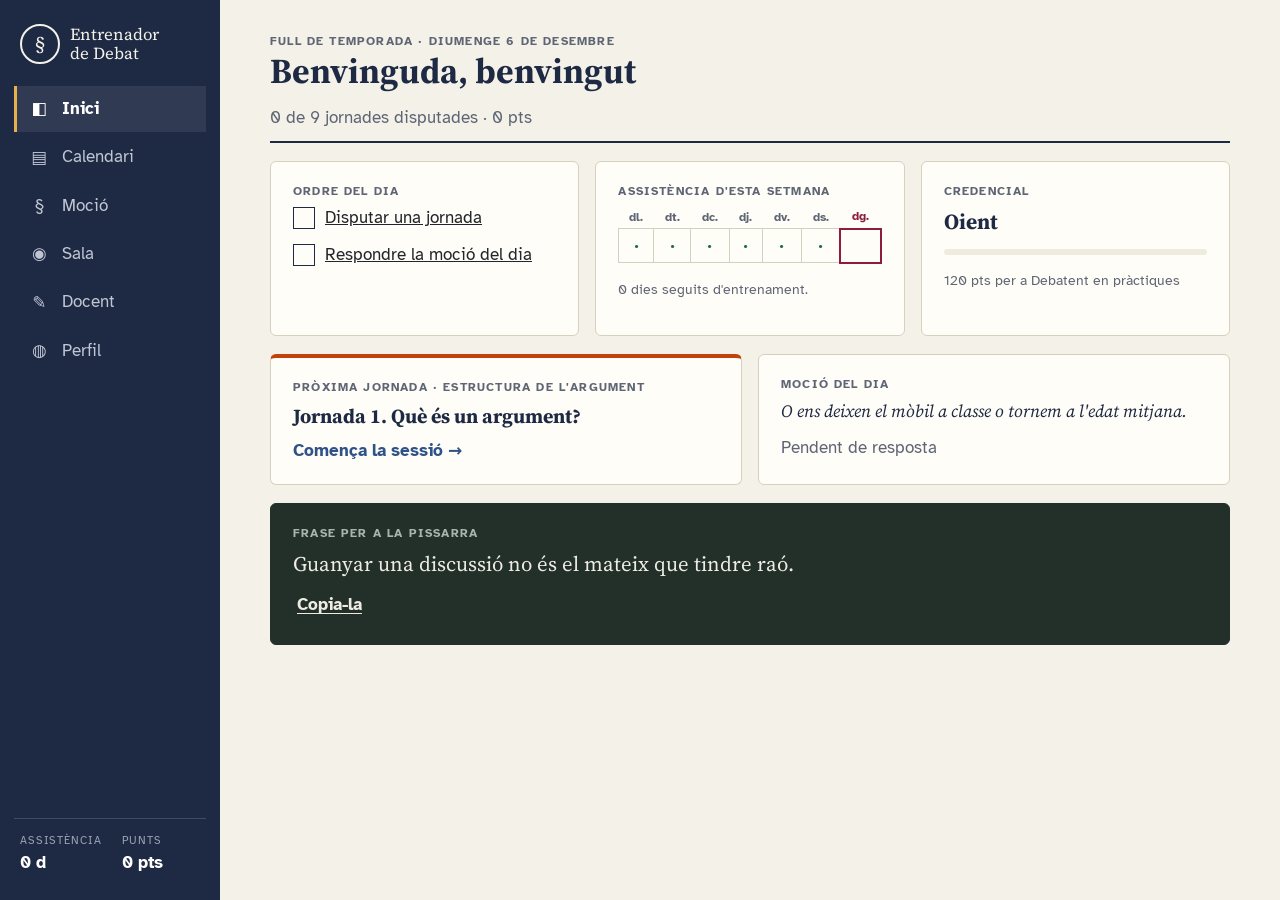
==== commit 05116484: "Revisió lingüística segons la normativa de l'AVL Co-Authored-By: Claude Opus 5.5 <noreply@anthropic." ====
--- a/index.html
+++ b/index.html
@@ -25,7 +25,7 @@
       <a href="#perfil"><span aria-hidden="true">◍</span><em>Perfil</em></a>
     </nav>
     <div class="side-stats" aria-label="Assistència i punts">
-      <span title="Dies seguits entrenant"><small>Assistència</small><b id="sideStreak">0 d</b></span>
+      <span title="Dies seguits d'entrenament"><small>Assistència</small><b id="sideStreak">0 d</b></span>
       <span title="Punts de temporada"><small>Punts</small><b id="sideXP">0 pts</b></span>
     </div>
   </aside>
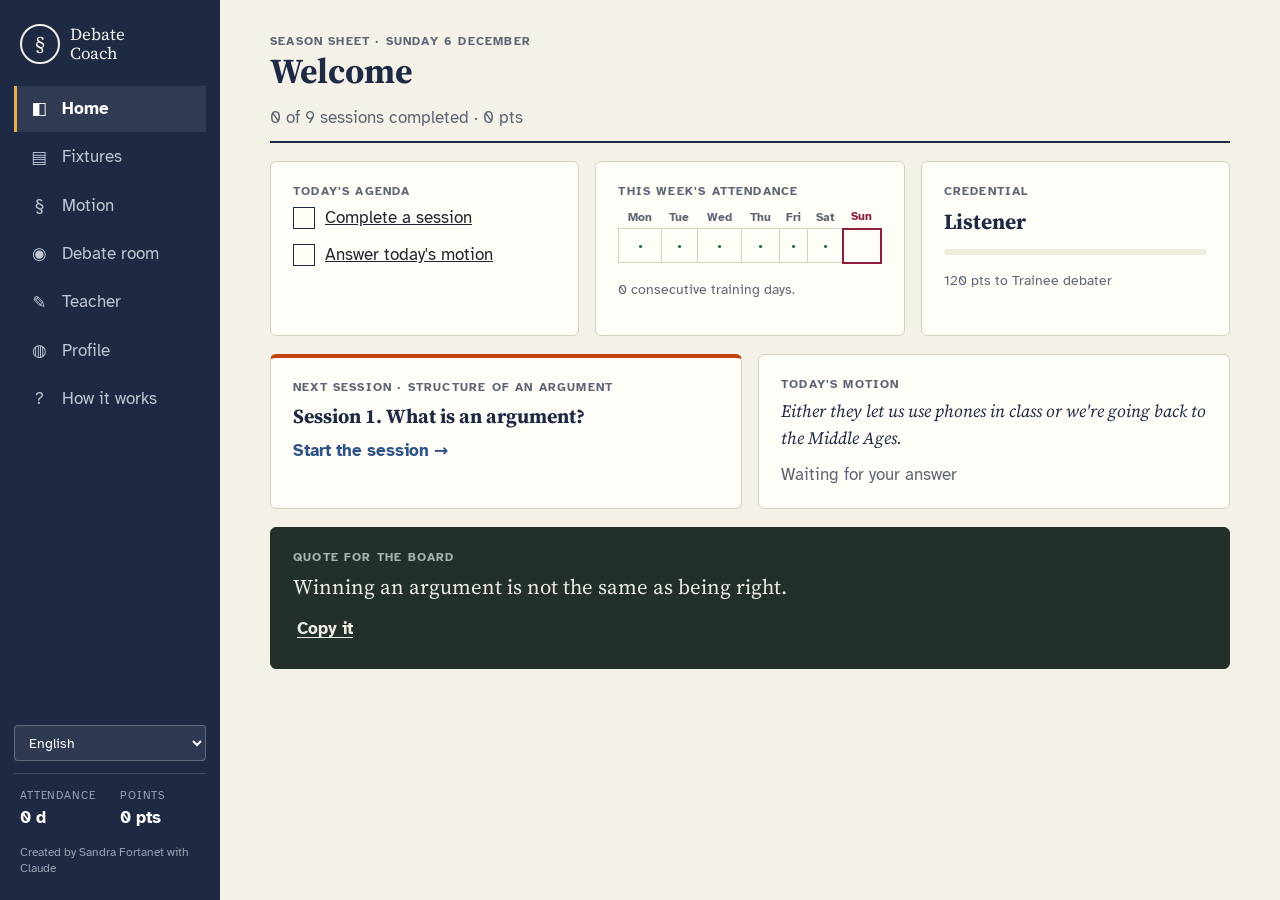
==== commit 5a0a61a8: "Quatre llengües (va, es, en, fr), apartat «Com funciona» i crèdits - Interfície completa en valencià" ====
--- a/index.html
+++ b/index.html
@@ -1,10 +1,11 @@
 <!doctype html>
-<html lang="ca">
+<html lang="ca-ES-valencia">
 <head>
   <meta charset="utf-8">
   <meta name="viewport" content="width=device-width, initial-scale=1">
   <title>Entrenador de Debat</title>
-  <meta name="description" content="Temporada d'entrenament de debat: jornades d'argumentació, moció del dia amb papereta del jurat, sala de debat amb cronòmetre i panell docent.">
+  <meta name="description" content="Entrenador de Debat: jornades d'argumentació, moció del dia amb papereta del jurat, sala de debat i panell docent. En valencià, castellà, anglés i francés. Creat per Sandra Fortanet amb Claude.">
+  <meta name="author" content="Sandra Fortanet, amb Claude (Anthropic)">
   <meta name="theme-color" content="#1E2A44">
   <link rel="icon" href="data:image/svg+xml,<svg xmlns='http://www.w3.org/2000/svg' viewBox='0 0 100 100'><rect width='100' height='100' rx='14' fill='%231E2A44'/><text x='50' y='70' font-size='60' text-anchor='middle' fill='%23F7F4EC' font-family='Georgia,serif'>§</text></svg>">
   <link rel="preconnect" href="https://fonts.googleapis.com">
@@ -15,32 +16,30 @@
 <body>
   <a class="skip" href="#view">Salta al contingut</a>
   <aside class="sidebar">
-    <a class="brand" href="#inici"><span class="seal" aria-hidden="true">§</span><span>Entrenador<br>de Debat</span></a>
-    <nav class="nav" aria-label="Navegació principal">
-      <a href="#inici"><span aria-hidden="true">◧</span><em>Inici</em></a>
-      <a href="#calendari"><span aria-hidden="true">▤</span><em>Calendari</em></a>
-      <a href="#mocio"><span aria-hidden="true">§</span><em>Moció</em></a>
-      <a href="#sala"><span aria-hidden="true">◉</span><em>Sala</em></a>
-      <a href="#docent"><span aria-hidden="true">✎</span><em>Docent</em></a>
-      <a href="#perfil"><span aria-hidden="true">◍</span><em>Perfil</em></a>
-    </nav>
-    <div class="side-stats" aria-label="Assistència i punts">
-      <span title="Dies seguits d'entrenament"><small>Assistència</small><b id="sideStreak">0 d</b></span>
-      <span title="Punts de temporada"><small>Punts</small><b id="sideXP">0 pts</b></span>
+    <a class="brand" href="#inici"><span class="seal" aria-hidden="true">§</span><span id="brandText">Entrenador<br>de Debat</span></a>
+    <nav class="nav" id="nav" aria-label="Navegació principal"></nav>
+    <div class="side-foot">
+      <div class="side-lang" id="sideLang"></div>
+      <div class="side-stats" id="sideStats"></div>
+      <p class="side-credit" id="sideCredit"></p>
     </div>
   </aside>
 
   <main id="view" tabindex="-1"></main>
 
   <dialog id="howDialog" aria-labelledby="howTitle">
-    <h2 id="howTitle">Criteris de correcció</h2>
+    <h2 id="howTitle"></h2>
     <div id="howBody"></div>
-    <div class="row"><button class="primary" id="howClose">Tanca</button></div>
+    <div class="row"><button class="primary" id="howClose"></button></div>
   </dialog>
 
-  <noscript><p style="padding:2rem">Esta aplicació necessita JavaScript.</p></noscript>
+  <noscript><p style="padding:2rem">Esta aplicació necessita JavaScript. · This app requires JavaScript.</p></noscript>
 
   <script src="js/content.js"></script>
+  <script src="js/content.es.js"></script>
+  <script src="js/content.en.js"></script>
+  <script src="js/content.fr.js"></script>
+  <script src="js/i18n.js"></script>
   <script src="js/store.js"></script>
   <script src="js/lesson.js"></script>
   <script src="js/arena.js"></script>
--- a/style.css
+++ b/style.css
@@ -65,7 +65,17 @@
 .nav a em { font-style: normal; }
 .nav a:hover { color: #fff; background: rgba(255,255,255,.06); }
 .nav a.on { color: #fff; border-left-color: #E8B04B; background: rgba(255,255,255,.08); font-weight: 700; }
-.side-stats { margin-top: auto; display: grid; grid-template-columns: 1fr 1fr; gap: 8px; border-top: 1px solid rgba(255,255,255,.15); padding-top: 14px; }
+.side-foot { margin-top: auto; display: grid; gap: 12px; }
+.side-lang .lang-select { width: 100%; background: rgba(255,255,255,.08); color: #fff; border: 1px solid rgba(255,255,255,.25); padding: 7px 10px; font-size: .9rem; }
+.side-lang .lang-select option { color: #1E2A44; }
+.side-credit { margin: 0; font-size: .75rem; line-height: 1.35; padding: 0 6px; }
+.side-credit a { color: #9AA2B3; text-decoration: none; }
+.side-credit a:hover { color: #fff; text-decoration: underline; }
+.head-with-lang { display: flex; justify-content: space-between; align-items: flex-end; gap: 12px; flex-wrap: wrap; }
+.head-with-lang .lang-select { width: auto; padding: 6px 10px; font-size: .9rem; }
+.mobile-lang { display: none; }
+.credits { border-left: 5px solid var(--accent); }
+.side-stats { display: grid; grid-template-columns: 1fr 1fr; gap: 8px; border-top: 1px solid rgba(255,255,255,.15); padding-top: 14px; }
 .side-stats span { display: flex; flex-direction: column; padding: 0 6px; }
 .side-stats small { font-size: .68rem; letter-spacing: .08em; text-transform: uppercase; color: #9AA2B3; }
 .side-stats b { color: #fff; }
@@ -343,9 +353,10 @@
 @media (max-width: 720px) {
   body { grid-template-columns: 1fr; font-size: 16px; }
   .sidebar { position: fixed; bottom: 0; top: auto; left: 0; right: 0; height: auto; flex-direction: row; padding: 4px 2px calc(4px + env(safe-area-inset-bottom)); z-index: 20; }
-  .brand, .side-stats { display: none; }
+  .brand, .side-foot { display: none; }
+  .mobile-lang { display: block; }
   .nav { flex-direction: row; width: 100%; justify-content: space-around; gap: 0; }
-  .nav a { flex-direction: column; gap: 1px; padding: 6px 2px; font-size: .7rem; flex: 1; border-left: 0; border-top: 3px solid transparent; }
+  .nav a { flex-direction: column; gap: 1px; padding: 6px 1px; font-size: .62rem; text-align: center; line-height: 1.15; flex: 1; border-left: 0; border-top: 3px solid transparent; }
   .nav a.on { border-top-color: #E8B04B; }
   main { padding: 20px 16px 96px; }
   .home-grid, .home-grid.two { grid-template-columns: 1fr; }
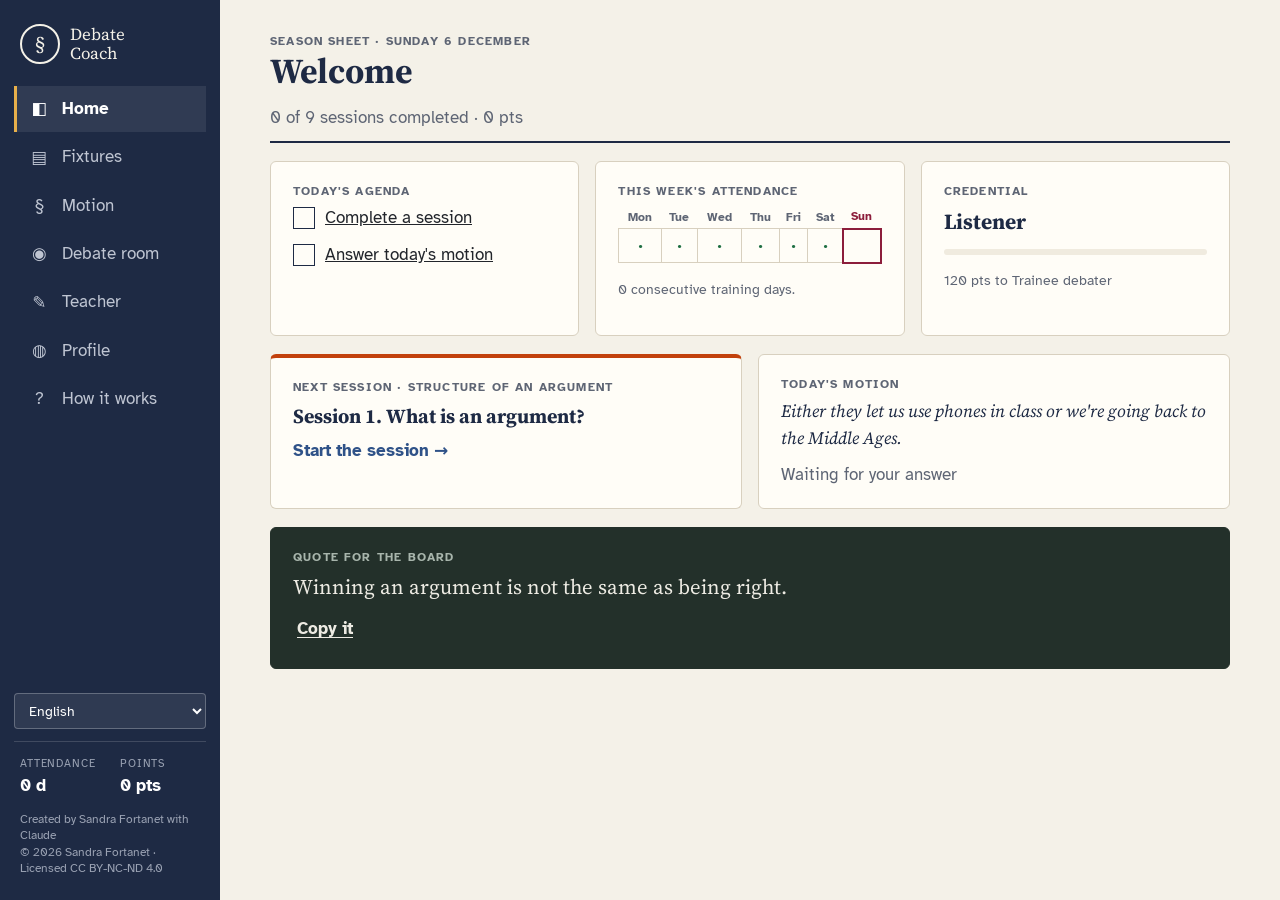
==== commit 6b2b024e: "Llicència CC BY-NC-ND 4.0 i avís de drets d'autor en les quatre llengües Co-Authored-By: Claude Opus" ====
--- a/index.html
+++ b/index.html
@@ -6,12 +6,14 @@
   <title>Entrenador de Debat</title>
   <meta name="description" content="Entrenador de Debat: jornades d'argumentació, moció del dia amb papereta del jurat, sala de debat i panell docent. En valencià, castellà, anglés i francés. Creat per Sandra Fortanet amb Claude.">
   <meta name="author" content="Sandra Fortanet, amb Claude (Anthropic)">
+  <meta name="copyright" content="© 2026 Sandra Fortanet. Llicència CC BY-NC-ND 4.0.">
   <meta name="theme-color" content="#1E2A44">
   <link rel="icon" href="data:image/svg+xml,<svg xmlns='http://www.w3.org/2000/svg' viewBox='0 0 100 100'><rect width='100' height='100' rx='14' fill='%231E2A44'/><text x='50' y='70' font-size='60' text-anchor='middle' fill='%23F7F4EC' font-family='Georgia,serif'>§</text></svg>">
   <link rel="preconnect" href="https://fonts.googleapis.com">
   <link rel="preconnect" href="https://fonts.gstatic.com" crossorigin>
   <link href="https://fonts.googleapis.com/css2?family=Atkinson+Hyperlegible:wght@400;700&family=Source+Serif+4:opsz,wght@8..60,500;8..60,700&display=swap" rel="stylesheet">
   <link rel="stylesheet" href="style.css">
+  <link rel="license" href="https://creativecommons.org/licenses/by-nc-nd/4.0/">
 </head>
 <body>
   <a class="skip" href="#view">Salta al contingut</a>
--- a/style.css
+++ b/style.css
@@ -75,6 +75,7 @@
 .head-with-lang .lang-select { width: auto; padding: 6px 10px; font-size: .9rem; }
 .mobile-lang { display: none; }
 .credits { border-left: 5px solid var(--accent); }
+.copyright { font-weight: 700; color: var(--ink); }
 .side-stats { display: grid; grid-template-columns: 1fr 1fr; gap: 8px; border-top: 1px solid rgba(255,255,255,.15); padding-top: 14px; }
 .side-stats span { display: flex; flex-direction: column; padding: 0 6px; }
 .side-stats small { font-size: .68rem; letter-spacing: .08em; text-transform: uppercase; color: #9AA2B3; }
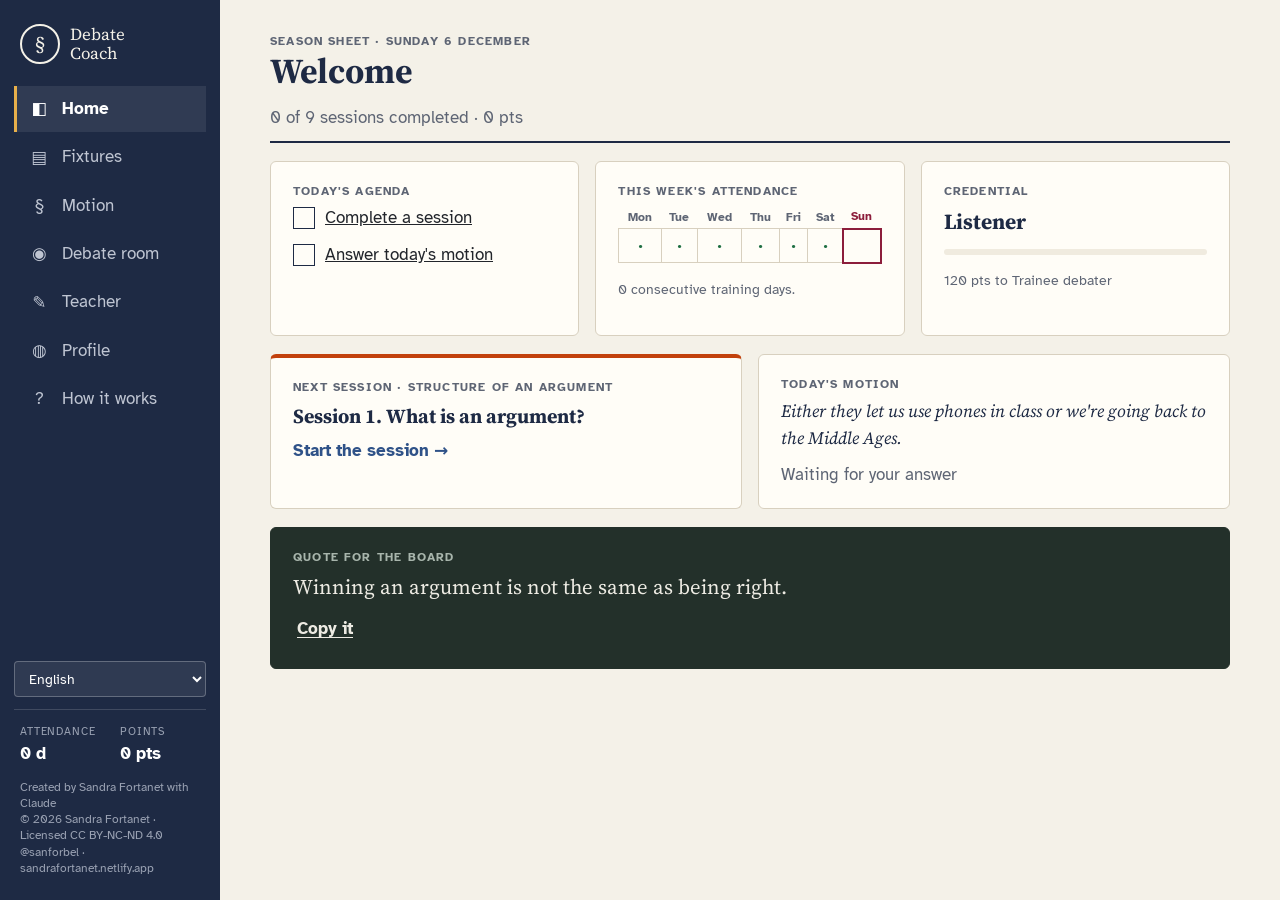
==== commit b3c81c3e: "Signatura de l'autora (@sanforbel i enllaç al web) integrada en el disseny Co-Authored-By: Claude Op" ====
--- a/index.html
+++ b/index.html
@@ -13,6 +13,7 @@
   <link rel="preconnect" href="https://fonts.gstatic.com" crossorigin>
   <link href="https://fonts.googleapis.com/css2?family=Atkinson+Hyperlegible:wght@400;700&family=Source+Serif+4:opsz,wght@8..60,500;8..60,700&display=swap" rel="stylesheet">
   <link rel="stylesheet" href="style.css">
+  <link rel="author" href="https://sandrafortanet.netlify.app/">
   <link rel="license" href="https://creativecommons.org/licenses/by-nc-nd/4.0/">
 </head>
 <body>
--- a/style.css
+++ b/style.css
@@ -76,6 +76,7 @@
 .mobile-lang { display: none; }
 .credits { border-left: 5px solid var(--accent); }
 .copyright { font-weight: 700; color: var(--ink); }
+.author-links a { color: var(--info); font-weight: 700; }
 .side-stats { display: grid; grid-template-columns: 1fr 1fr; gap: 8px; border-top: 1px solid rgba(255,255,255,.15); padding-top: 14px; }
 .side-stats span { display: flex; flex-direction: column; padding: 0 6px; }
 .side-stats small { font-size: .68rem; letter-spacing: .08em; text-transform: uppercase; color: #9AA2B3; }
